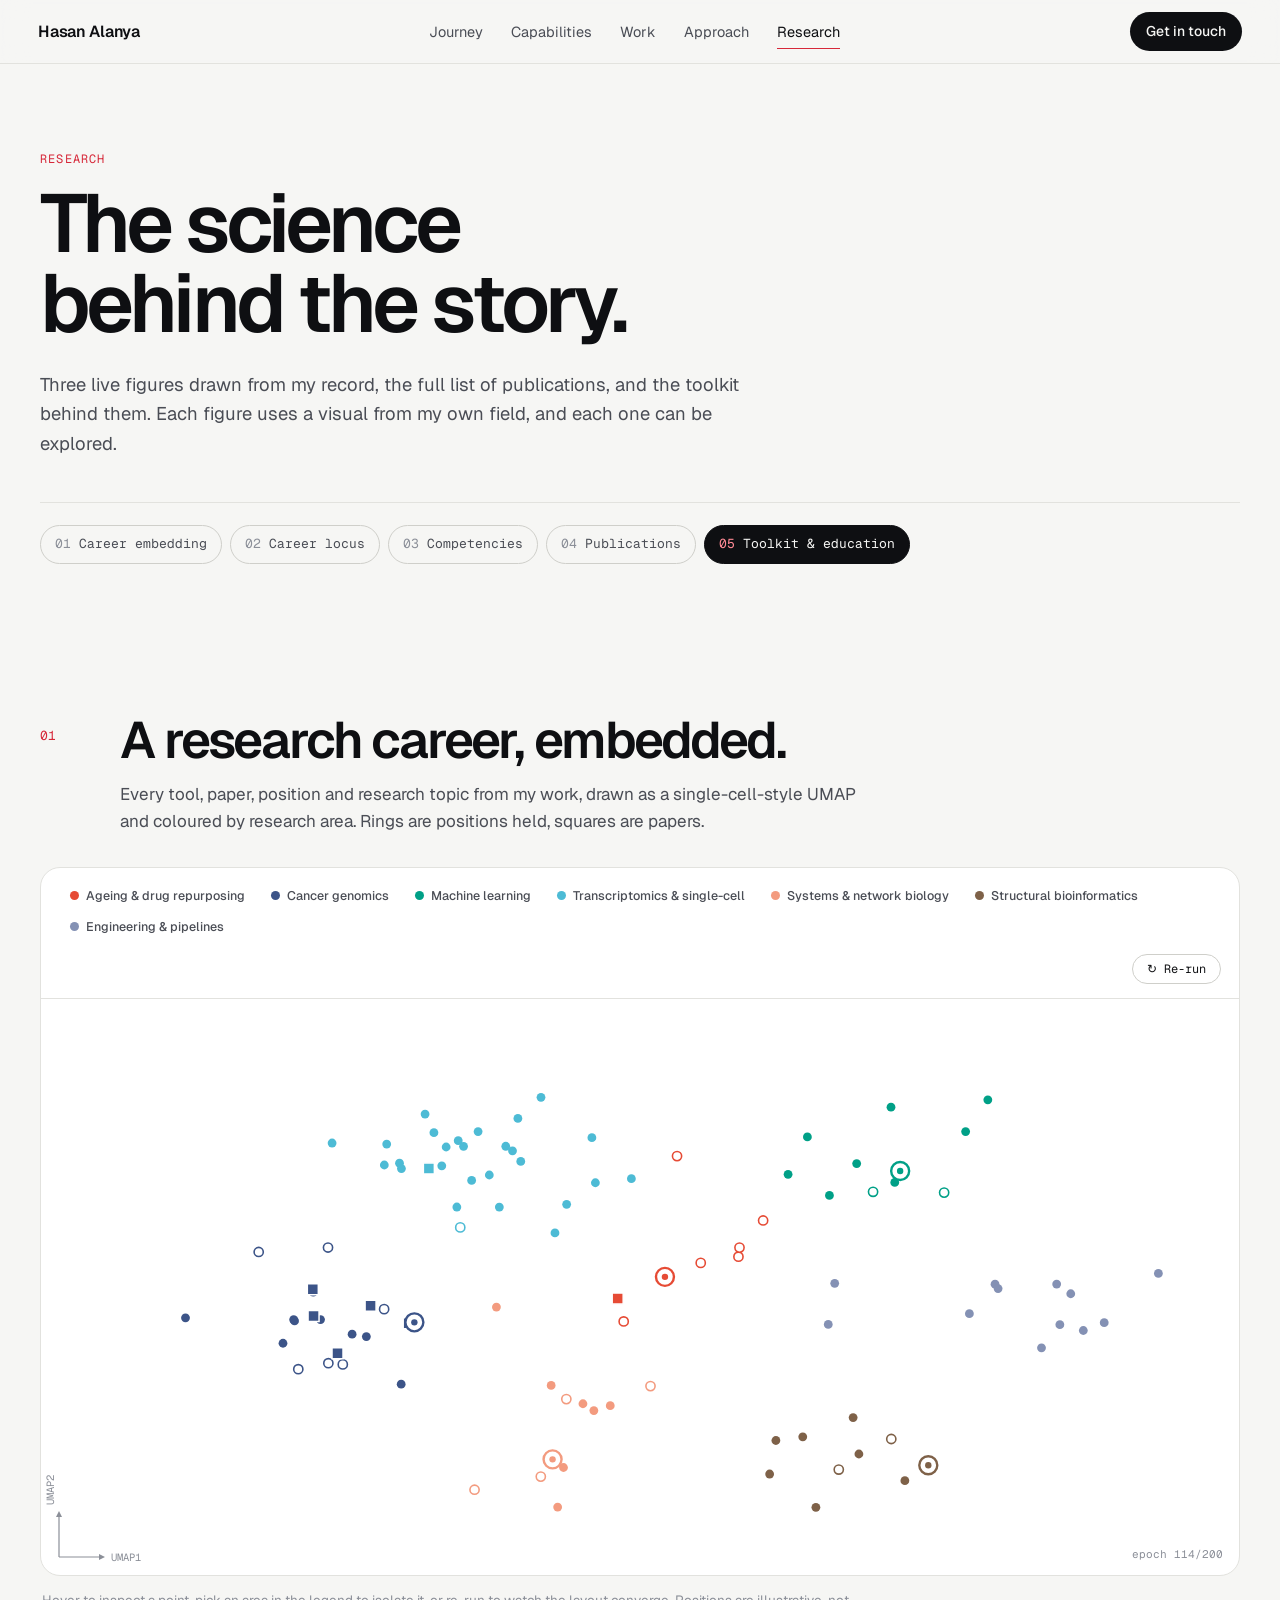
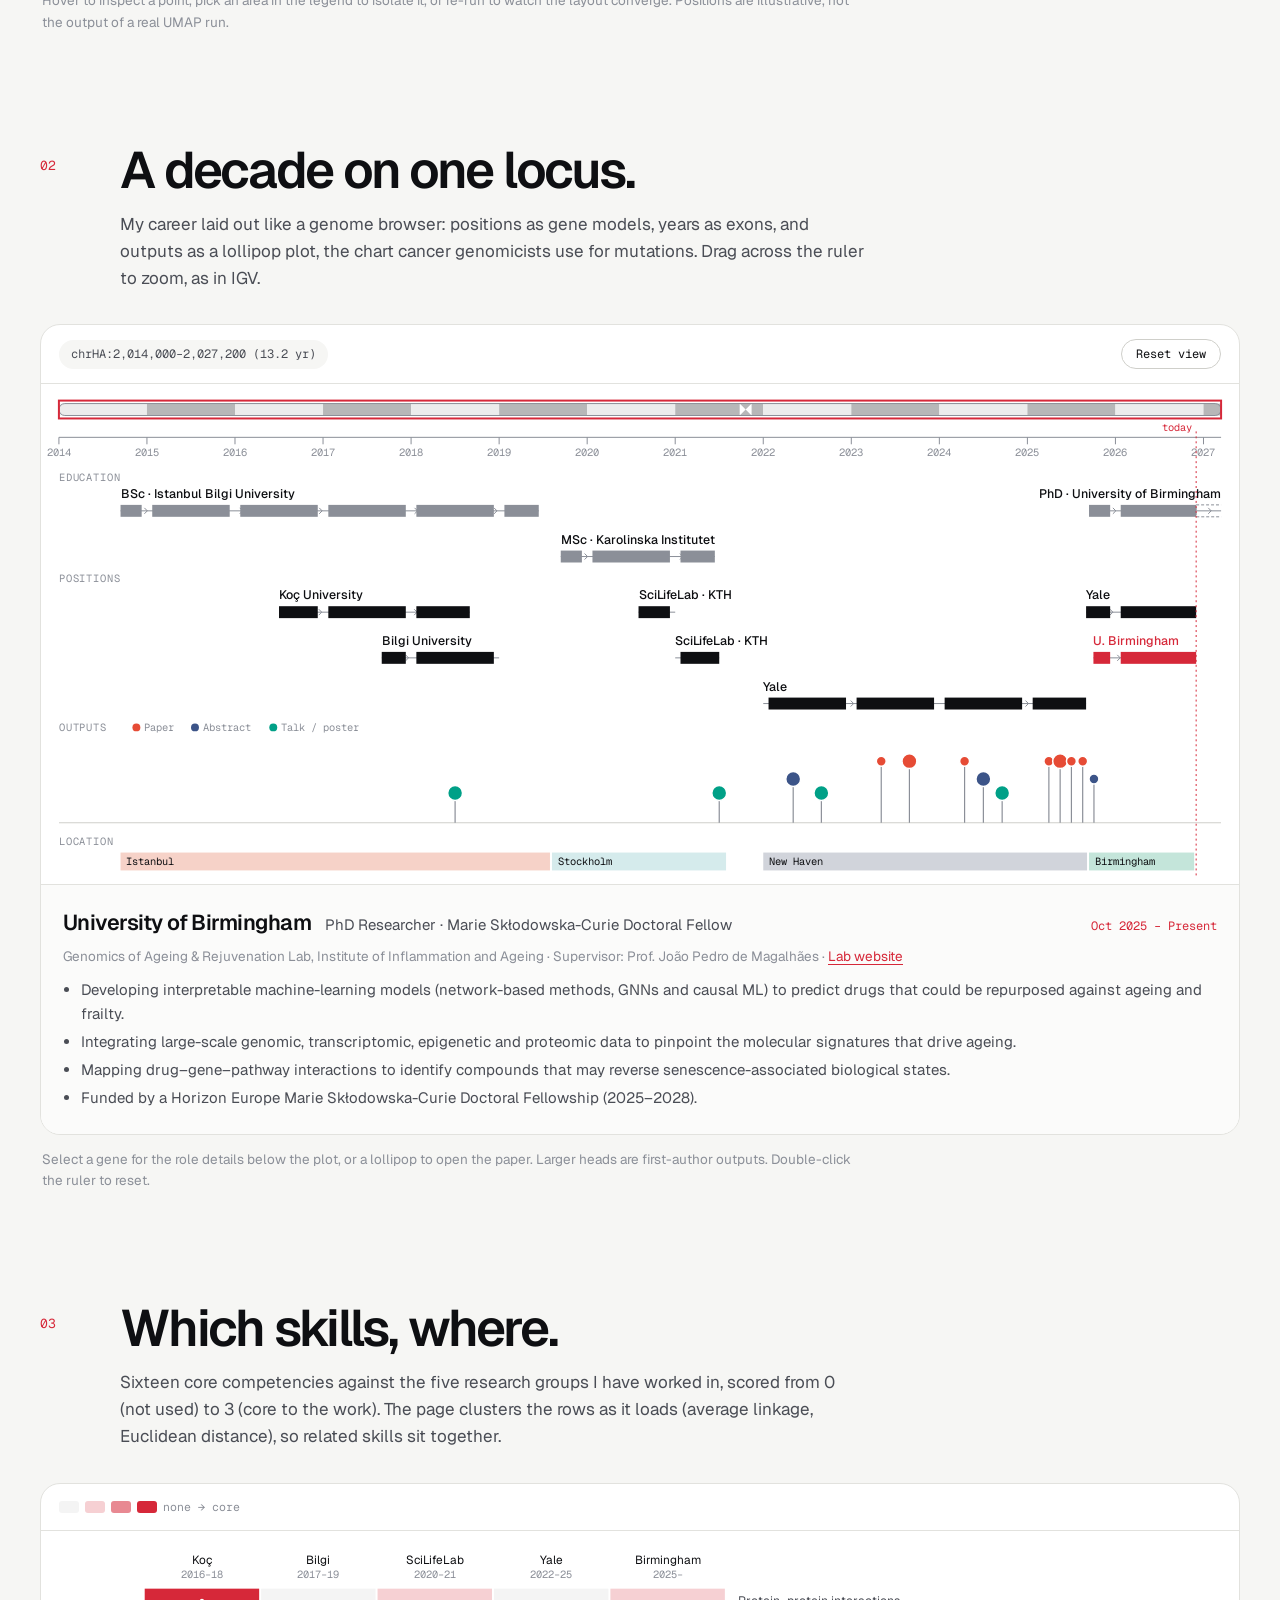
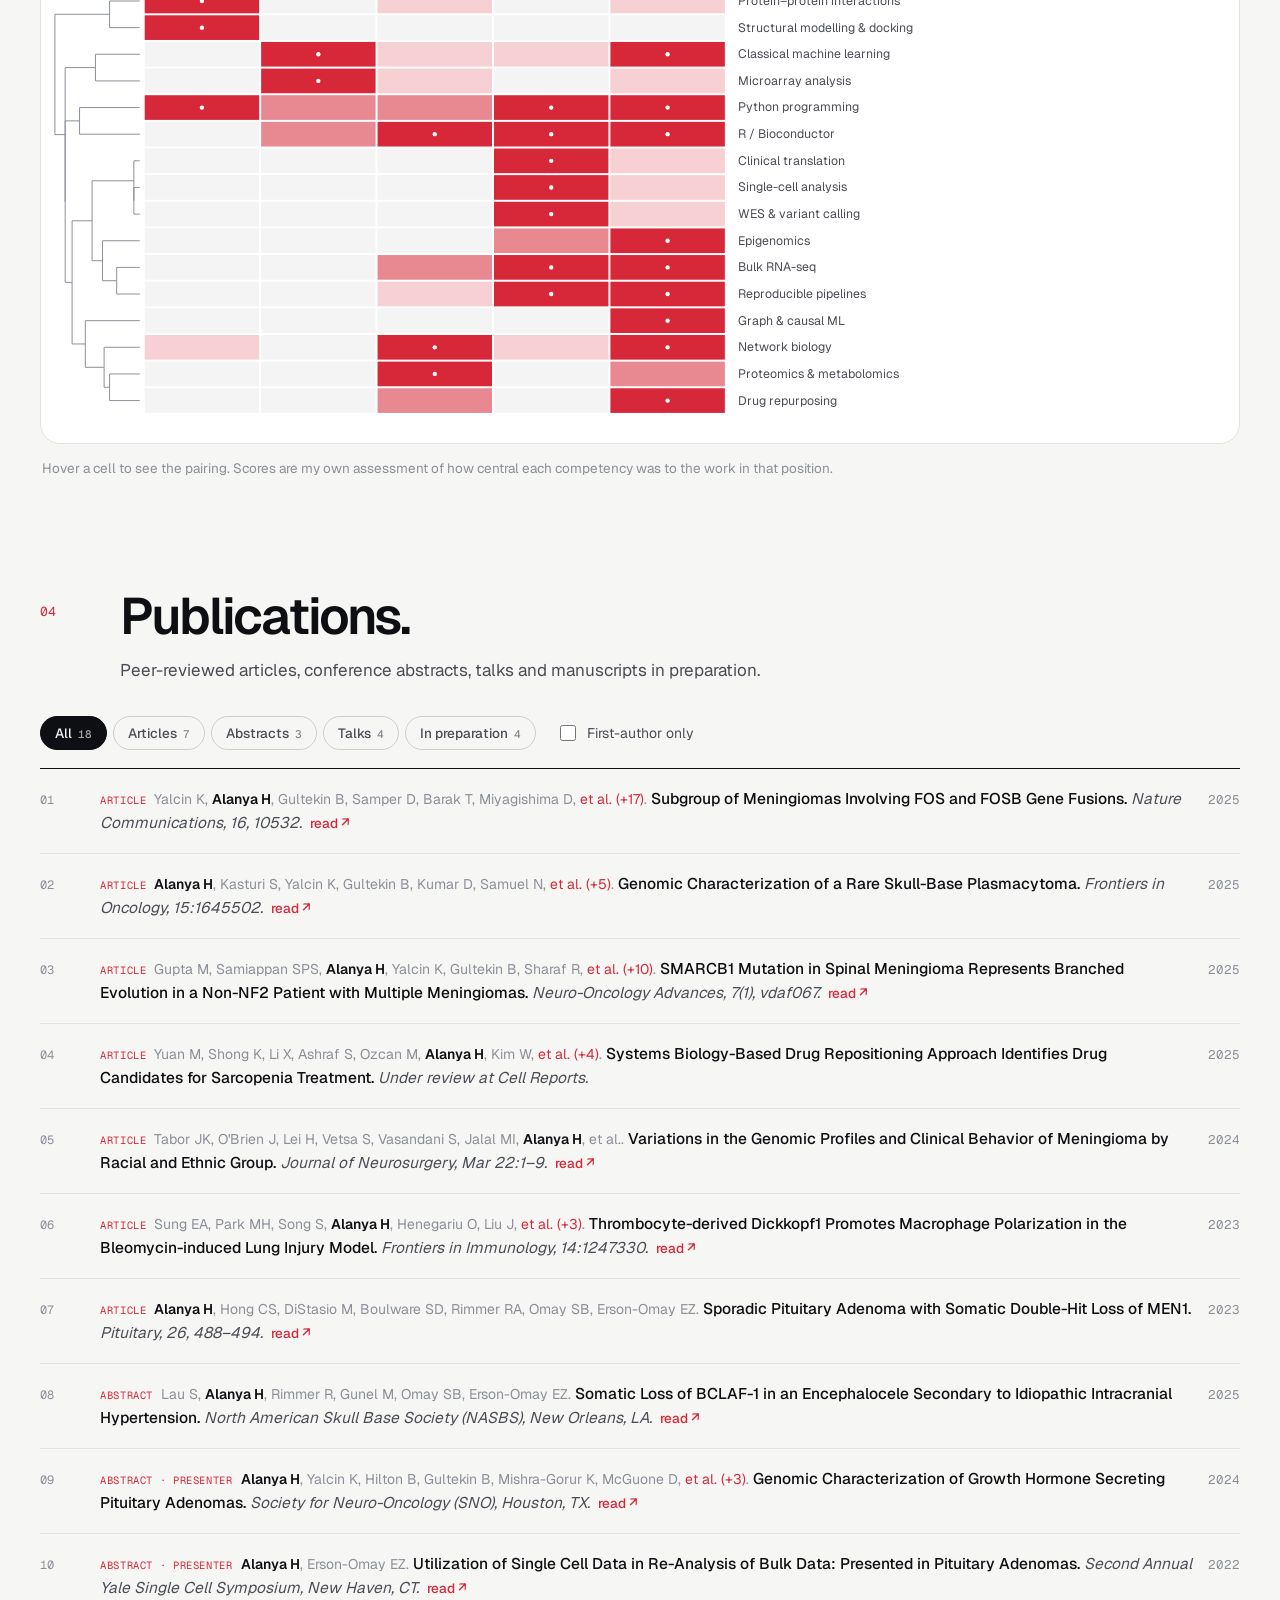
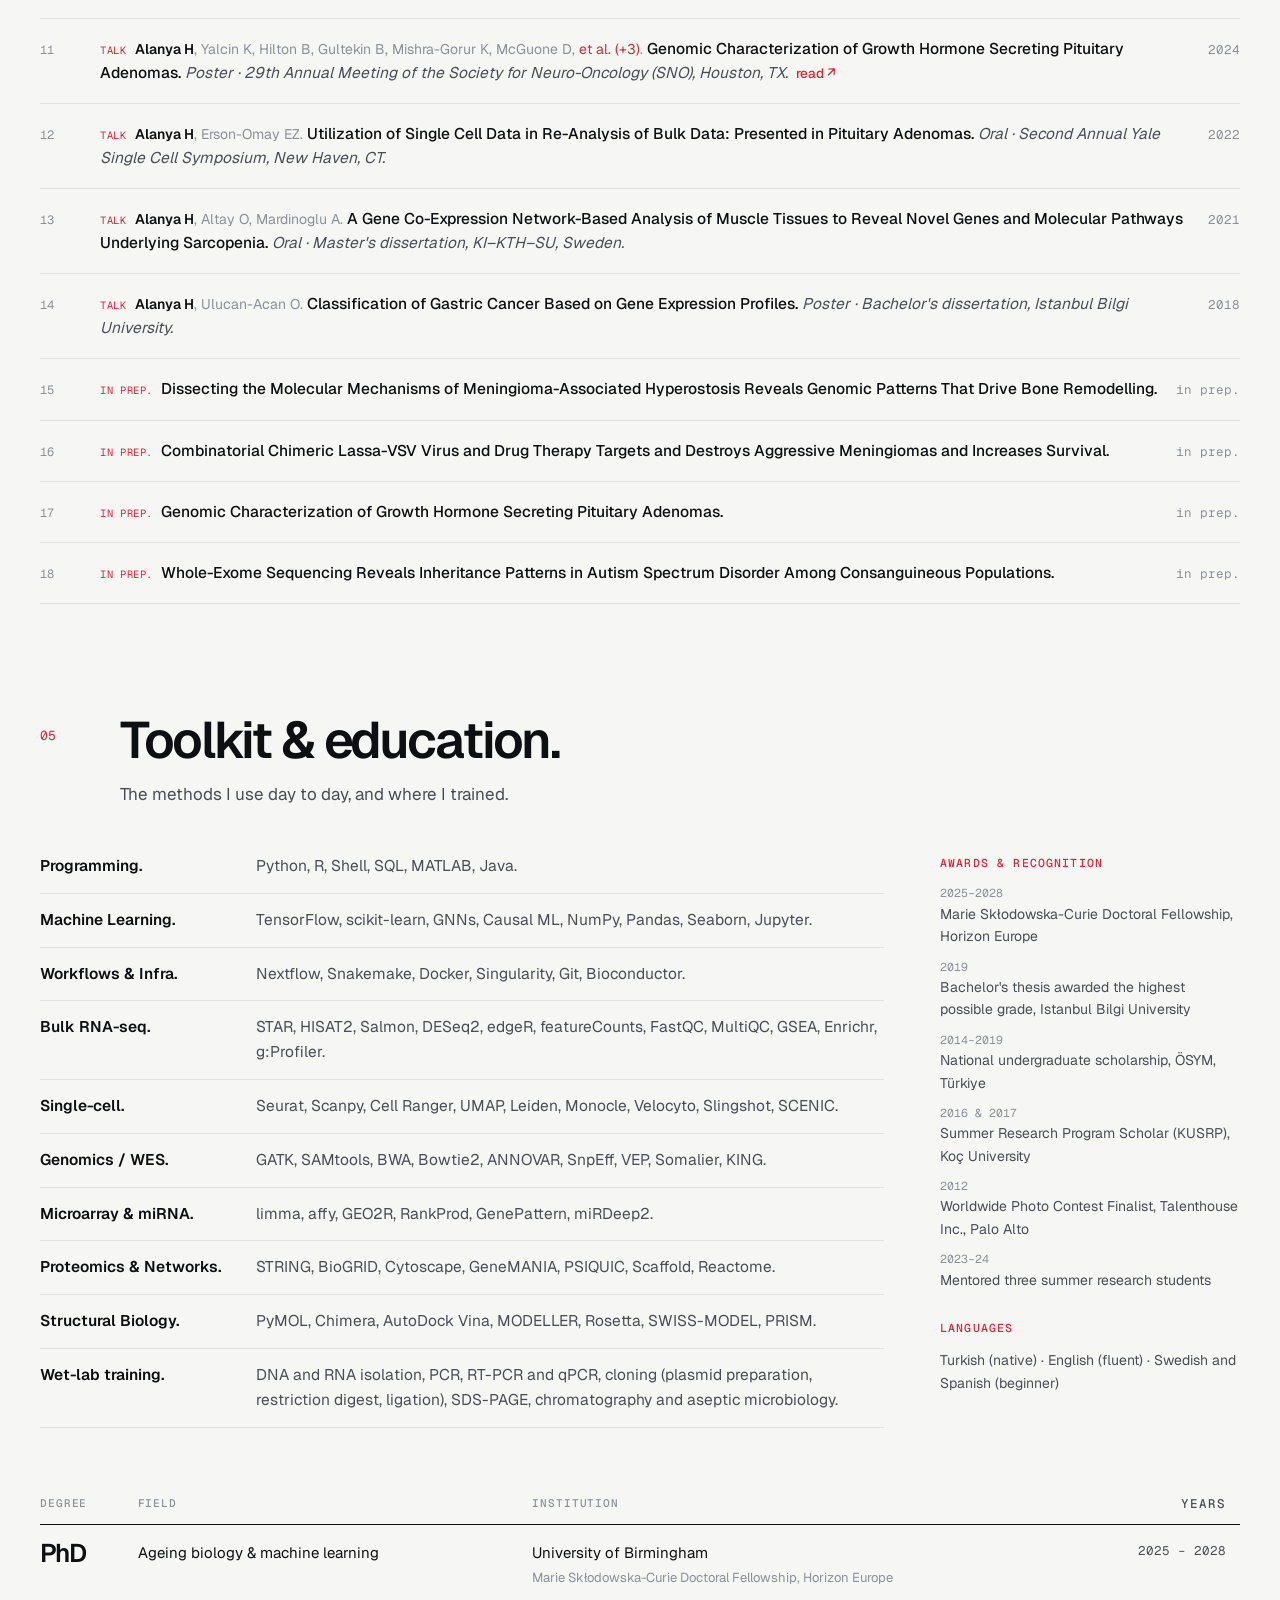
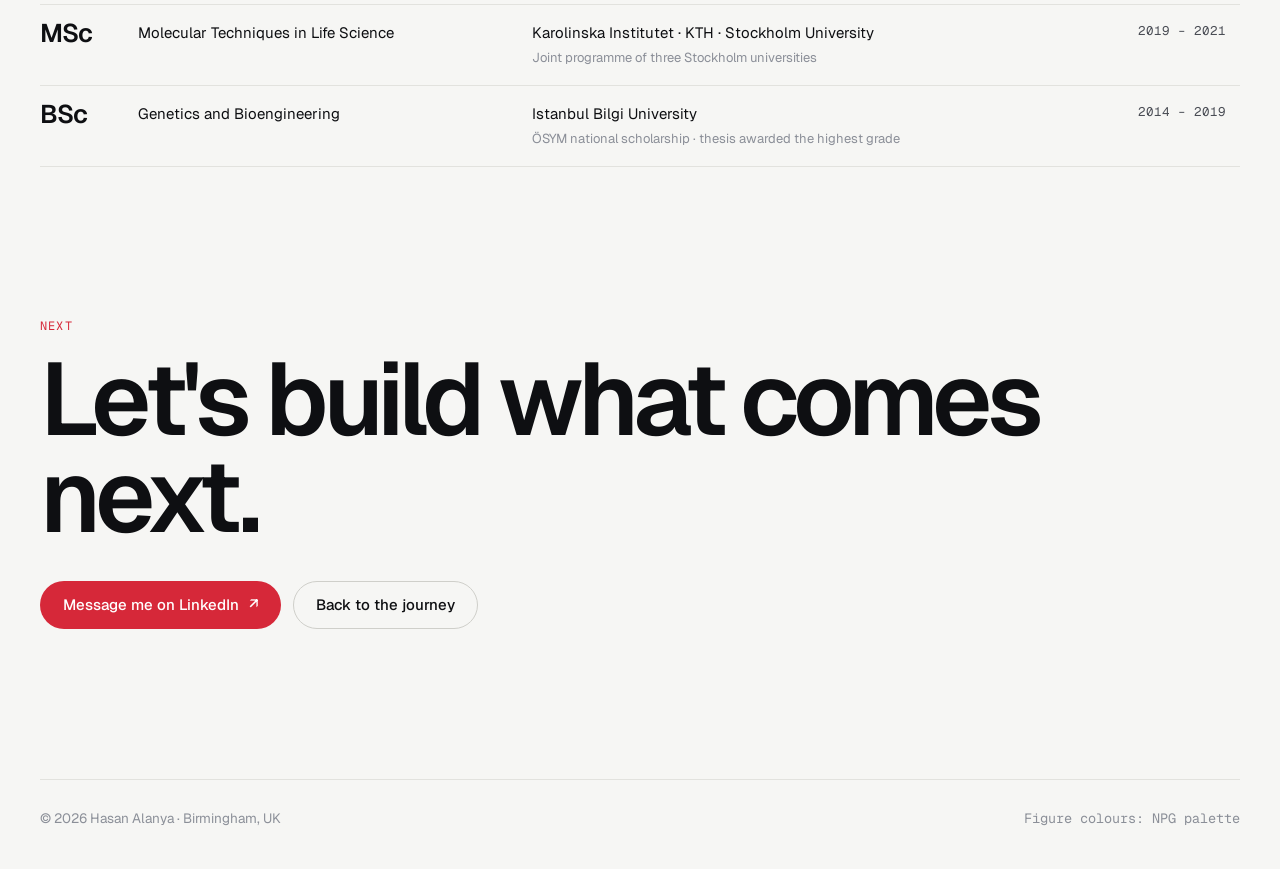
==== research.html @ c6795c2b "Launch new site: globe story homepage and research page The homepage tells the story across Istanbul" ====
<!doctype html>
<html lang="en">
<head>
  <meta charset="utf-8" />
  <meta name="viewport" content="width=device-width, initial-scale=1" />
  <title>Research · Hasan Alanya</title>
  <meta name="description" content="The science behind the story: live figures, publications and toolkit of Hasan Alanya, computational biologist." />
  <meta name="theme-color" content="#f6f6f4" />
  <link rel="icon" href="assets/favicon.svg" type="image/svg+xml" />
  <link rel="preconnect" href="https://fonts.googleapis.com" />
  <link rel="preconnect" href="https://fonts.gstatic.com" crossorigin />
  <link href="https://fonts.googleapis.com/css2?family=Geist:wght@300..700&family=Geist+Mono:wght@400;500&display=swap" rel="stylesheet" />
  <link rel="stylesheet" href="css/style.css" />
</head>
<body class="page-research">
  <header class="nav" id="nav">
    <a class="nav__name" href="index.html">Hasan Alanya</a>
    <nav class="nav__links">
      <a href="index.html#journey">Journey</a>
      <a href="index.html#capabilities">Capabilities</a>
      <a href="index.html#work">Work</a>
      <a href="index.html#approach">Approach</a>
      <a href="research.html" class="is-active" aria-current="page">Research</a>
    </nav>
    <a class="nav__cta" href="index.html#contact">Get in touch</a>
  </header>

  <main>
    <!-- ============ HEADER ============ -->
    <section class="rhero wrap">
      <p class="kicker mono">Research</p>
      <h1 class="rhero__title">The science behind the story.</h1>
      <p class="rhero__lead">Three live figures drawn from my record, the full list of publications, and the toolkit behind
        them. Each figure uses a visual from my own field, and each one can be explored.</p>
      <nav class="rindex mono" id="rIndex">
        <a href="#embedding"><span>01</span>Career embedding</a>
        <a href="#career-locus"><span>02</span>Career locus</a>
        <a href="#competencies"><span>03</span>Competencies</a>
        <a href="#publications"><span>04</span>Publications</a>
        <a href="#toolkit"><span>05</span>Toolkit &amp; education</a>
      </nav>
    </section>

    <!-- ============ FIGURE 1 ============ -->
    <section class="rsec wrap" id="embedding">
      <div class="rsec__head rv">
        <span class="rsec__no mono">01</span>
        <div>
          <h2 class="h2">A research career, embedded.</h2>
          <p>Every tool, paper, position and research topic from my work, drawn as a single-cell-style UMAP and coloured by
            research area. Rings are positions held, squares are papers.</p>
        </div>
      </div>
      <figure class="fig rv">
        <div class="fig__frame">
          <div class="fig__bar">
            <div class="legend" id="umapLegend"></div>
            <button class="tool-btn mono" id="rerun" title="Re-run the embedding">↻ Re-run</button>
          </div>
          <div class="umap" id="umapWrap">
            <canvas id="umap" aria-label="Embedding of tools, papers and roles coloured by research area"></canvas>
            <div class="umap__epoch mono" id="epoch"></div>
            <div class="tip mono" id="umapTip"></div>
          </div>
        </div>
        <figcaption>Hover to inspect a point, pick an area in the legend to isolate it, or re-run to watch the layout converge.
          Positions are illustrative, not the output of a real UMAP run.</figcaption>
      </figure>
    </section>

    <!-- ============ FIGURE 2 ============ -->
    <section class="rsec wrap" id="career-locus">
      <div class="rsec__head rv">
        <span class="rsec__no mono">02</span>
        <div>
          <h2 class="h2">A decade on one locus.</h2>
          <p>My career laid out like a genome browser: positions as gene models, years as exons, and outputs as a lollipop plot,
            the chart cancer genomicists use for mutations. Drag across the ruler to zoom, as in IGV.</p>
        </div>
      </div>
      <figure class="fig rv">
        <div class="fig__frame">
          <div class="fig__bar">
            <span class="locus mono" id="locus">chrHA:2014–2027</span>
            <button class="tool-btn mono" id="resetZoom">Reset view</button>
          </div>
          <div class="browser" id="browserWrap"><svg id="browser"></svg><div class="tip mono" id="browserTip"></div></div>
          <div class="detail" id="detail"></div>
        </div>
        <figcaption>Select a gene for the role details below the plot, or a lollipop to open the paper. Larger heads are first-author
          outputs. Double-click the ruler to reset.</figcaption>
      </figure>
    </section>

    <!-- ============ FIGURE 3 ============ -->
    <section class="rsec wrap" id="competencies">
      <div class="rsec__head rv">
        <span class="rsec__no mono">03</span>
        <div>
          <h2 class="h2">Which skills, where.</h2>
          <p>Sixteen core competencies against the five research groups I have worked in, scored from 0 (not used) to 3 (core to
            the work). The page clusters the rows as it loads (average linkage, Euclidean distance), so related skills sit together.</p>
        </div>
      </div>
      <figure class="fig rv">
        <div class="fig__frame">
          <div class="fig__bar"><div class="scale mono" id="heatScale"></div></div>
          <div class="heat" id="heatWrap"><svg id="heat"></svg><div class="tip mono" id="heatTip"></div></div>
        </div>
        <figcaption>Hover a cell to see the pairing. Scores are my own assessment of how central each competency was to the work in that position.</figcaption>
      </figure>
    </section>

    <!-- ============ PUBLICATIONS ============ -->
    <section class="rsec wrap" id="publications">
      <div class="rsec__head rv">
        <span class="rsec__no mono">04</span>
        <div>
          <h2 class="h2">Publications.</h2>
          <p>Peer-reviewed articles, conference abstracts, talks and manuscripts in preparation.</p>
        </div>
      </div>
      <div class="reftools">
        <div class="tabs" id="refTabs" role="tablist"></div>
        <label class="check"><input type="checkbox" id="firstOnly" /> <span>First-author only</span></label>
      </div>
      <ol class="refs" id="refs"></ol>
    </section>

    <!-- ============ TOOLKIT & EDUCATION ============ -->
    <section class="rsec wrap" id="toolkit">
      <div class="rsec__head rv">
        <span class="rsec__no mono">05</span>
        <div>
          <h2 class="h2">Toolkit &amp; education.</h2>
          <p>The methods I use day to day, and where I trained.</p>
        </div>
      </div>
      <div class="toolkit">
        <div class="methods" id="methodsBody"></div>
        <aside class="toolkit__side">
          <h3 class="side-h mono">Awards &amp; recognition</h3>
          <ul class="supp" id="supp"></ul>
          <h3 class="side-h mono">Languages</h3>
          <p class="side-p">Turkish (native) · English (fluent) · Swedish and Spanish (beginner)</p>
        </aside>
      </div>
      <table class="tbl">
        <thead><tr><th>Degree</th><th>Field</th><th>Institution</th><th class="r">Years</th></tr></thead>
        <tbody id="eduRows"></tbody>
      </table>
    </section>

    <!-- ============ CTA ============ -->
    <section class="section contact">
      <div class="wrap">
        <p class="kicker mono">Next</p>
        <h2 class="contact__title">Let's build what comes next.</h2>
        <div class="contact__cta">
          <a class="btn btn--accent" href="https://www.linkedin.com/in/hasanalanya/" target="_blank" rel="noopener">Message me on LinkedIn <span aria-hidden="true">↗</span></a>
          <a class="btn btn--line" href="index.html">Back to the journey</a>
        </div>
      </div>
    </section>
  </main>

  <footer class="foot wrap">
    <span>© <span id="yr"></span> Hasan Alanya · Birmingham, UK</span>
    <span class="mono foot__v">Figure colours: NPG palette</span>
  </footer>

  <script src="js/data.js"></script>
  <script src="js/research.js"></script>
</body>
</html>
---- css/style.css ----
/* =========================================================
   Version 3 · "The Journey" — sleek, light, pitch-ready
   ========================================================= */

:root {
  --bg: #f6f6f4;
  --surface: #ffffff;
  --ink: #0e0f12;
  --ink-2: #4a4d55;
  --ink-3: #8b8f98;
  --line: #e2e2de;
  --line-2: #cfcfca;
  --accent: #d62839;
  --dark: #0e0f12;
  --dark-2: #17191e;
  --font: "Geist", "Inter", system-ui, -apple-system, sans-serif;
  --mono: "Geist Mono", ui-monospace, "SF Mono", monospace;
  --ease: cubic-bezier(.2, .7, .2, 1);
}

*, *::before, *::after { box-sizing: border-box; }
html { scroll-behavior: smooth; }
body {
  margin: 0; background: var(--bg); color: var(--ink); font-family: var(--font);
  font-size: 17px; line-height: 1.6; -webkit-font-smoothing: antialiased; text-rendering: optimizeLegibility;
}
a { color: inherit; text-decoration: none; }
.mono { font-family: var(--mono); }
.accent { color: var(--accent); }
::selection { background: var(--ink); color: var(--bg); }
.wrap { width: min(1200px, 100% - 48px); margin: 0 auto; }

/* ---------- nav ---------- */
.nav {
  position: fixed; inset: 0 0 auto 0; z-index: 50; height: 64px; display: flex; align-items: center; justify-content: space-between; gap: 24px;
  padding: 0 clamp(16px, 3vw, 40px); transition: background 0.3s, border-color 0.3s; border-bottom: 1px solid transparent;
}
.nav.is-solid { background: rgba(246, 246, 244, 0.82); backdrop-filter: saturate(160%) blur(14px); -webkit-backdrop-filter: saturate(160%) blur(14px); border-color: var(--line); }
.nav__name { font-weight: 600; letter-spacing: -0.02em; font-size: 16px; }
.nav__links { display: flex; gap: 28px; font-size: 14.5px; color: var(--ink-2); }
.nav__links a { position: relative; transition: color 0.2s; }
.nav__links a:hover, .nav__links a.is-active { color: var(--ink); }
.nav__links a.is-active::after { content: ""; position: absolute; left: 0; right: 0; bottom: -6px; height: 1.5px; background: var(--accent); }
.nav__cta { font-size: 14px; font-weight: 500; padding: 8px 16px; border-radius: 999px; background: var(--ink); color: var(--bg); transition: transform 0.2s; }
.nav__cta:hover { transform: translateY(-1px); }

/* ---------- buttons ---------- */
.btn {
  display: inline-flex; align-items: center; gap: 10px; height: 48px; padding: 0 22px; border-radius: 999px;
  font: 500 15px var(--font); border: 1px solid transparent; cursor: pointer; transition: transform 0.25s var(--ease), background 0.2s, border-color 0.2s, color 0.2s;
}
.btn:hover { transform: translateY(-2px); }
.btn--dark { background: var(--ink); color: var(--bg); }
.btn--accent { background: var(--accent); color: #fff; }
.btn--line { border-color: var(--line-2); background: transparent; color: var(--ink); }
.btn--line:hover { border-color: var(--ink); }
.btn--sm { height: 40px; padding: 0 18px; font-size: 14px; }

/* ---------- story: text + sticky globe ---------- */
.story { display: grid; grid-template-columns: minmax(0, 1fr) minmax(0, 1.05fr); grid-template-areas: "text globe"; }
.story__text { grid-area: text; padding-left: clamp(24px, 6vw, 96px); padding-right: clamp(16px, 2vw, 32px); }
.story__globe { grid-area: globe; position: sticky; top: 0; height: 100vh; height: 100svh; }
.globe-wrap { position: absolute; inset: 64px 0 0 0; }
#globe { width: 100%; height: 100%; display: block; cursor: grab; touch-action: pan-y; }
#globe:active { cursor: grabbing; }
.hud { position: absolute; font-size: 11.5px; color: var(--ink-3); letter-spacing: 0.02em; pointer-events: none; }
.hud--tl { top: 20px; left: 24px; color: var(--ink); }
.hud--tl::before { content: ""; display: inline-block; width: 6px; height: 6px; border-radius: 50%; background: var(--accent); margin-right: 8px; vertical-align: 1px; }
.hud--tr { top: 20px; right: 28px; }
.hud--bl { bottom: 24px; left: 24px; display: flex; gap: 18px; flex-wrap: wrap; }
.legend span { display: inline-flex; align-items: center; gap: 7px; }
.lg-dot { width: 8px; height: 8px; border-radius: 50%; background: var(--accent); box-shadow: 0 0 0 2px #fff, 0 0 0 3px var(--accent); }
.lg-dia { width: 7px; height: 7px; border: 1.2px solid var(--ink); transform: rotate(45deg); }
.legend .hint { color: var(--ink-3); }

.hero { min-height: 100vh; min-height: 100svh; display: flex; flex-direction: column; justify-content: center; padding: 110px 0 70px; }
.eyebrow { display: inline-flex; align-items: center; gap: 10px; margin: 0 0 28px; font-size: 14px; color: var(--ink-2); }
.live { width: 8px; height: 8px; border-radius: 50%; background: var(--accent); position: relative; }
.live::after { content: ""; position: absolute; inset: -5px; border-radius: 50%; border: 1.5px solid var(--accent); animation: ping 2.2s var(--ease) infinite; }
@keyframes ping { from { transform: scale(0.5); opacity: 1; } to { transform: scale(1.7); opacity: 0; } }
.hero__title { margin: 0; font-size: clamp(3rem, 6.2vw, 5.5rem); font-weight: 600; letter-spacing: -0.045em; line-height: 0.98; max-width: 11ch; }
.hero__lead { margin: 30px 0 0; max-width: 34em; font-size: clamp(1.05rem, 1.5vw, 1.22rem); color: var(--ink-2); line-height: 1.55; }
.hero__lead em { color: var(--ink); font-style: normal; font-weight: 500; }
.hero__cta { display: flex; flex-wrap: wrap; gap: 12px; margin-top: 36px; }
.hero__facts { display: grid; grid-template-columns: repeat(3, auto); justify-content: start; gap: 0 36px; margin: 56px 0 0; padding-top: 22px; border-top: 1px solid var(--line); }
.hero__facts dt { font-family: var(--mono); font-size: 11px; letter-spacing: 0.08em; text-transform: uppercase; color: var(--ink-3); }
.hero__facts dd { margin: 4px 0 0; font-size: 15px; font-weight: 500; }

.chapter { min-height: 92vh; display: flex; flex-direction: column; justify-content: center; padding: 60px 0; max-width: 560px; opacity: 0.28; transition: opacity 0.7s var(--ease); }
.chapter.is-active { opacity: 1; }
.chapter__meta { margin: 0 0 18px; font-size: 13px; color: var(--ink-2); line-height: 1.5; }
.chapter__no { color: var(--accent); font-weight: 500; margin-right: 12px; }
.chapter__meta .dot { color: var(--ink-3); margin: 0 6px; }
.chapter__title { margin: 0 0 22px; font-size: clamp(2rem, 3.4vw, 3rem); font-weight: 600; letter-spacing: -0.035em; line-height: 1.05; }
.chapter p { margin: 0 0 16px; color: var(--ink-2); font-size: 17px; }
.chapter p em { color: var(--ink); }
.milestones { list-style: none; margin: 18px 0 0; padding: 18px 0 0; border-top: 1px solid var(--line); display: grid; gap: 10px; }
.milestones li { position: relative; padding-left: 26px; font-size: 15px; font-weight: 500; }
.milestones li::before { content: ""; position: absolute; left: 0; top: 0.62em; width: 14px; height: 1.5px; background: var(--accent); }

/* ---------- sections ---------- */
.section { padding: clamp(90px, 12vw, 150px) 0; }
.section--tight { padding-top: 0; }
.head { max-width: 760px; margin-bottom: 56px; }
.head--row { max-width: none; display: flex; justify-content: space-between; align-items: flex-end; gap: 24px; flex-wrap: wrap; }
.kicker { margin: 0 0 14px; font-size: 12px; letter-spacing: 0.1em; text-transform: uppercase; color: var(--accent); }
.h2 { margin: 0; font-size: clamp(2rem, 4vw, 3.3rem); font-weight: 600; letter-spacing: -0.04em; line-height: 1.04; }

.caps { display: grid; grid-template-columns: repeat(2, 1fr); border-top: 1px solid var(--line); }
.cap { padding: 34px 40px 38px 0; border-bottom: 1px solid var(--line); }
.cap:nth-child(2n) { padding-left: 40px; padding-right: 0; border-left: 1px solid var(--line); }
.cap__no { font-size: 12px; color: var(--ink-3); }
.cap h3 { margin: 14px 0 10px; font-size: 1.5rem; font-weight: 600; letter-spacing: -0.025em; }
.cap p { margin: 0; color: var(--ink-2); max-width: 30em; }
.cap .cap__proof { margin-top: 18px; font-size: 12.5px; color: var(--ink-3); }

.numbers { display: grid; grid-template-columns: repeat(5, 1fr); border-top: 1px solid var(--line); border-bottom: 1px solid var(--line); }
.num { padding: 34px 0 30px; display: flex; flex-direction: column; gap: 6px; }
.num + .num { padding-left: 28px; border-left: 1px solid var(--line); }
.num__v { font-size: clamp(2.6rem, 5vw, 4.4rem); font-weight: 600; letter-spacing: -0.05em; line-height: 1; }
.num__l { font-size: 14px; color: var(--ink-2); }
.logos { margin-top: 64px; }
.logos ul { list-style: none; margin: 0; padding: 0; display: flex; flex-wrap: wrap; gap: 14px 40px; }
.logos li { font-size: clamp(1.05rem, 1.7vw, 1.35rem); font-weight: 500; letter-spacing: -0.02em; color: var(--ink-3); transition: color 0.2s; }
.logos li:hover { color: var(--ink); }

.works { border-top: 1px solid var(--ink); }
.work {
  display: grid; grid-template-columns: 200px minmax(0, 1fr) 130px 40px; gap: 28px; align-items: start;
  padding: 30px 0; border-bottom: 1px solid var(--line); transition: background 0.3s;
}
.work__venue { font-size: 15px; font-weight: 500; }
.work__year { display: block; font-family: var(--mono); font-size: 12px; color: var(--ink-3); margin-top: 4px; }
.work__title { margin: 0 0 8px; font-size: 1.35rem; font-weight: 600; letter-spacing: -0.02em; line-height: 1.25; transition: color 0.2s; }
.work__sum { margin: 0; color: var(--ink-2); font-size: 15.5px; }
.work__role { font-family: var(--mono); font-size: 12px; color: var(--ink-3); padding-top: 4px; }
.work__role.is-first { color: var(--accent); }
.work__go { width: 40px; height: 40px; border-radius: 50%; border: 1px solid var(--line-2); display: grid; place-items: center; transition: background 0.25s, color 0.25s, transform 0.3s var(--ease), border-color 0.25s; }
.work:hover .work__title { color: var(--accent); }
.work:hover .work__go { background: var(--ink); color: var(--bg); border-color: var(--ink); transform: rotate(-45deg); }
.allpubs { margin-top: 30px; }
.allpubs ol { margin: 0; padding: 0; list-style: none; columns: 2; column-gap: 48px; }
.allpubs li { break-inside: avoid; padding: 12px 0; border-bottom: 1px solid var(--line); font-size: 14.5px; color: var(--ink-2); }
.allpubs li b { color: var(--ink); font-weight: 600; }
.allpubs .t { color: var(--ink); font-weight: 500; }
.allpubs .m { display: block; font-family: var(--mono); font-size: 11.5px; color: var(--ink-3); margin-top: 3px; }
.allpubs a { color: var(--accent); }

/* ---------- dark approach ---------- */
.dark { background: var(--dark); color: #f2f2f0; }
.dark .kicker { color: #ff5b6b; }
.statement { margin: 0; max-width: 20em; font-size: clamp(1.9rem, 4.2vw, 3.6rem); font-weight: 500; letter-spacing: -0.04em; line-height: 1.1; color: #8e9099; }
.statement__em { color: #f2f2f0; }
.steps { list-style: none; margin: 90px 0 0; padding: 0; display: grid; grid-template-columns: repeat(3, 1fr); gap: 0; counter-reset: s; }
.step { position: relative; padding: 34px 32px 0 0; border-top: 1px solid #2c2f36; }
.step::before { content: ""; position: absolute; top: -4px; left: 0; width: 7px; height: 7px; border-radius: 50%; background: #ff5b6b; }
.step__no { font-size: 12px; color: #8e9099; }
.step h3 { margin: 12px 0 10px; font-size: 1.6rem; font-weight: 600; letter-spacing: -0.03em; }
.step p { margin: 0; color: #a9abb3; font-size: 15.5px; max-width: 26em; }

/* ---------- contact ---------- */
.contact__title { margin: 0; font-size: clamp(3rem, 8vw, 7rem); font-weight: 600; letter-spacing: -0.055em; line-height: 0.95; }
.contact__lead { margin: 28px 0 0; max-width: 34em; font-size: 1.15rem; color: var(--ink-2); }
.contact__cta { display: flex; flex-wrap: wrap; gap: 12px; margin-top: 36px; }
.foot { display: flex; justify-content: space-between; flex-wrap: wrap; gap: 12px; padding: 28px 0 40px; border-top: 1px solid var(--line); font-size: 13.5px; color: var(--ink-3); }
.foot a { color: var(--ink-2); text-decoration: underline; text-underline-offset: 3px; }

/* reveal */
.rv { opacity: 0; transform: translateY(18px); transition: opacity 0.9s var(--ease), transform 0.9s var(--ease); }
.rv.in { opacity: 1; transform: none; }
@media (prefers-reduced-motion: reduce) { .rv { opacity: 1; transform: none; } .chapter { opacity: 1; } html { scroll-behavior: auto; } }
a:focus-visible, button:focus-visible { outline: 2px solid var(--accent); outline-offset: 3px; }

/* ---------- responsive ---------- */
@media (max-width: 1100px) {
  .work { grid-template-columns: 150px minmax(0, 1fr) 40px; }
  .work__role { grid-column: 2; grid-row: 2; padding-top: 0; }
  .work__go { grid-column: 3; grid-row: 1; }
  .numbers { grid-template-columns: repeat(3, 1fr); }
  .num:nth-child(4) { padding-left: 0; border-left: 0; }
  .num:nth-child(n+4) { border-top: 1px solid var(--line); }
}
@media (max-width: 900px) {
  .nav__links { display: none; }
  .story { grid-template-columns: 1fr; grid-template-areas: "globe" "text"; }
  .story__globe { position: sticky; top: 0; height: 52vh; z-index: 5; background: var(--bg); border-bottom: 1px solid var(--line); }
  .globe-wrap { inset: 56px 0 0 0; }
  .nav { height: 56px; background: rgba(246, 246, 244, 0.9); backdrop-filter: blur(12px); -webkit-backdrop-filter: blur(12px); }
  .story__text { padding: 0 20px; }
  .hero { min-height: auto; padding: 40px 0 60px; }
  .chapter { min-height: 70vh; padding: 48px 0; opacity: 0.4; }
  .hud--tl { top: 10px; left: 14px; } .hud--tr { top: 10px; right: 14px; } .hud--bl { bottom: 10px; left: 14px; gap: 12px; }
  .legend .hint { display: none; }
  .caps { grid-template-columns: 1fr; }
  .cap, .cap:nth-child(2n) { padding: 28px 0; border-left: 0; }
  .steps { grid-template-columns: 1fr; gap: 36px; margin-top: 60px; }
  .allpubs ol { columns: 1; }
}
@media (max-width: 600px) {
  .wrap { width: calc(100% - 32px); }
  .hero__facts { grid-template-columns: 1fr; gap: 14px; }
  .hud--tr { display: none; }
  .numbers { grid-template-columns: 1fr 1fr; }
  .num, .num + .num { padding: 24px 0 22px; border-left: 0; }
  .num:nth-child(2n) { padding-left: 20px; border-left: 1px solid var(--line); }
  .num:nth-child(n+3) { border-top: 1px solid var(--line); }
  .work { grid-template-columns: 1fr 40px; gap: 10px 16px; }
  .work__venue { grid-column: 1; }
  .work > div:nth-child(2) { grid-column: 1 / -1; }
  .work__role { grid-column: 1; grid-row: auto; }
  .work__go { grid-column: 2; grid-row: 1; }
  .logos ul { gap: 10px 22px; }
}

/* =========================================================
   Version 4 additions: science teaser + research page
   ========================================================= */
:root {
  /* literal colours read by the figure code (research.js) */
  --paper: #f6f6f4;
  --fig: #ffffff;
  --rule: #e2e2de;
  --rule-2: #cfcfca;
}

/* ---------- homepage teaser ---------- */
.teasers { display: grid; grid-template-columns: repeat(3, 1fr); gap: 20px; }
.teaser {
  display: flex; flex-direction: column; padding: 22px 22px 26px; border-radius: 18px; background: var(--surface);
  border: 1px solid var(--line); transition: transform 0.35s var(--ease), border-color 0.25s, box-shadow 0.35s var(--ease);
}
.teaser:hover { transform: translateY(-4px); border-color: var(--line-2); box-shadow: 0 24px 50px -30px rgba(14, 15, 18, 0.35); }
.teaser__art { width: 100%; height: auto; aspect-ratio: 240 / 140; margin-bottom: 18px; border-radius: 10px; background: var(--bg); padding: 8px; }
.teaser__no { font-size: 12px; color: var(--ink-3); }
.teaser h3 { margin: 8px 0 6px; font-size: 1.3rem; font-weight: 600; letter-spacing: -0.025em; }
.teaser p { margin: 0; font-size: 15px; color: var(--ink-2); }
.teaser:hover h3 { color: var(--accent); }

/* ---------- research page ---------- */
.page-research .nav { background: rgba(246, 246, 244, 0.82); backdrop-filter: saturate(160%) blur(14px); -webkit-backdrop-filter: saturate(160%) blur(14px); border-color: var(--line); }
.rhero { padding: 150px 0 40px; }
.rhero__title { margin: 0; font-size: clamp(2.8rem, 6.4vw, 5.4rem); font-weight: 600; letter-spacing: -0.05em; line-height: 0.98; max-width: 12ch; }
.rhero__lead { margin: 26px 0 0; max-width: 38em; font-size: 1.15rem; color: var(--ink-2); }
.rindex { display: flex; flex-wrap: wrap; gap: 8px; margin-top: 44px; padding-top: 22px; border-top: 1px solid var(--line); font-size: 13px; }
.rindex a { display: inline-flex; gap: 8px; padding: 8px 14px; border-radius: 999px; border: 1px solid var(--line-2); color: var(--ink-2); transition: all 0.2s; }
.rindex a span { color: var(--ink-3); }
.rindex a:hover { border-color: var(--ink); color: var(--ink); }
.rindex a.is-active { background: var(--ink); border-color: var(--ink); color: var(--bg); }
.rindex a.is-active span { color: #ff8a95; }
.rsec { padding-top: 110px; scroll-margin-top: 40px; }
.rsec__head { display: grid; grid-template-columns: 70px minmax(0, 1fr); gap: 0 10px; margin-bottom: 32px; max-width: 900px; }
.rsec__no { font-size: 13px; color: var(--accent); padding-top: 12px; }
.rsec__head p { margin: 14px 0 0; color: var(--ink-2); max-width: 44em; }

.fig { margin: 0; }
.fig__frame { background: var(--surface); border: 1px solid var(--line); border-radius: 20px; overflow: hidden; }
.fig__bar { display: flex; align-items: center; gap: 14px; flex-wrap: wrap; padding: 14px 18px; border-bottom: 1px solid var(--line); font-size: 13px; }
figcaption { margin: 14px 0 0 2px; font-size: 13.5px; color: var(--ink-3); max-width: 60em; }
.tool-btn { margin-left: auto; font-size: 12px; color: var(--ink); background: transparent; border: 1px solid var(--line-2); border-radius: 999px; padding: 6px 14px; cursor: pointer; transition: all 0.2s; }
.tool-btn:hover { background: var(--ink); color: var(--bg); border-color: var(--ink); }
.legend { display: flex; flex-wrap: wrap; gap: 4px; }
.legend button { display: inline-flex; align-items: center; gap: 7px; font: 500 12.5px var(--font); color: var(--ink-2); background: transparent; border: 1px solid transparent; border-radius: 999px; padding: 4px 10px; cursor: pointer; transition: all 0.2s; }
.legend button i { width: 9px; height: 9px; border-radius: 50%; background: var(--c); display: inline-block; }
.legend button:hover { border-color: var(--line-2); }
.legend button.is-on { border-color: var(--ink); color: var(--ink); }
.legend.has-on button:not(.is-on) { opacity: 0.4; }
.tip { position: absolute; z-index: 5; pointer-events: none; max-width: 300px; padding: 8px 11px; font-size: 11.5px; line-height: 1.45; background: var(--ink); color: var(--bg); border-radius: 8px; opacity: 0; transition: opacity 0.12s; }
.tip b { font-family: var(--font); font-weight: 600; font-size: 12.5px; }

.umap { position: relative; height: clamp(400px, 64vh, 620px); cursor: crosshair; }
#umap { width: 100%; height: 100%; display: block; }
.umap__epoch { position: absolute; right: 16px; bottom: 12px; font-size: 11px; color: var(--ink-3); }

.browser { position: relative; padding: 6px 4px 0; }
#browser { display: block; width: 100%; user-select: none; touch-action: pan-y; }
.locus { font-size: 12px; color: var(--ink-2); padding: 5px 12px; border-radius: 999px; background: var(--bg); }
#browser .axis text, #browser .lbl { font-family: var(--mono); font-size: 10.5px; fill: var(--ink-3); }
#browser .track-name { font-family: var(--mono); font-size: 10.5px; letter-spacing: 0.08em; fill: var(--ink-3); text-transform: uppercase; }
#browser .gene { cursor: pointer; }
#browser .gene text { font-family: var(--font); font-size: 12.5px; font-weight: 500; fill: var(--ink); }
#browser .gene:hover rect.exon, #browser .gene.is-sel rect.exon { fill: var(--accent); }
#browser .gene.is-sel text { fill: var(--accent); }
#browser .lolli { cursor: pointer; }
#browser .lolli:hover circle { stroke: var(--ink); stroke-width: 2; }
#browser .brush { fill: rgba(214, 40, 57, 0.08); stroke: var(--accent); stroke-dasharray: 3 3; }
#browser .ruler-hit { cursor: ew-resize; }
.detail { border-top: 1px solid var(--line); padding: 20px 22px; font-size: 15px; min-height: 64px; background: #fbfbfa; }
.detail__head { display: flex; flex-wrap: wrap; align-items: baseline; gap: 6px 14px; margin-bottom: 6px; }
.detail__org { font-size: 1.35rem; font-weight: 600; letter-spacing: -0.025em; }
.detail__role { color: var(--ink-2); }
.detail__dates { margin-left: auto; font-family: var(--mono); font-size: 12px; color: var(--accent); }
.detail__group { color: var(--ink-3); font-size: 13.5px; margin: 0 0 10px; }
.detail ul { margin: 0; padding-left: 18px; color: var(--ink-2); }
.detail li { margin-bottom: 4px; }
.ilink { color: var(--accent); text-decoration: underline; text-underline-offset: 3px; }

.heat { position: relative; padding: 14px 8px 18px; }
#heat { display: block; width: 100%; }
#heat text { font-family: var(--font); font-size: 12.5px; fill: var(--ink-2); }
#heat .col text, #heat .collbl { font-family: var(--mono); font-size: 10.5px; fill: var(--ink-3); }
#heat .cell { transition: opacity 0.15s; }
#heat.hovering .cell:not(.on) { opacity: 0.4; }
#heat .dendro { stroke: var(--ink-3); stroke-width: 1; fill: none; }
#heat text.on { fill: var(--accent); font-weight: 600; }
.scale { display: flex; align-items: center; gap: 6px; font-size: 11.5px; color: var(--ink-3); }
.scale i { width: 20px; height: 12px; display: inline-block; border-radius: 3px; }

.reftools { display: flex; flex-wrap: wrap; align-items: center; gap: 12px 20px; margin-bottom: 18px; font-size: 14px; }
.tabs { display: flex; flex-wrap: wrap; gap: 6px; }
.tabs button { font: 500 13.5px var(--font); color: var(--ink-2); background: transparent; border: 1px solid var(--line-2); border-radius: 999px; padding: 7px 14px; cursor: pointer; transition: all 0.2s; }
.tabs button:hover { border-color: var(--ink); }
.tabs button.is-on { background: var(--ink); color: var(--bg); border-color: var(--ink); }
.tabs .ct { font-family: var(--mono); font-size: 11px; opacity: 0.65; margin-left: 6px; }
.check { display: inline-flex; align-items: center; gap: 8px; cursor: pointer; color: var(--ink-2); }
.check input { accent-color: var(--accent); width: 16px; height: 16px; }
.refs { list-style: none; margin: 0; padding: 0; border-top: 1px solid var(--ink); counter-reset: ref; }
.refs li { counter-increment: ref; display: grid; grid-template-columns: 44px minmax(0, 1fr) auto; gap: 0 16px; align-items: baseline; padding: 18px 0; border-bottom: 1px solid var(--line); font-size: 15.5px; line-height: 1.55; animation: rin 0.4s ease both; }
@keyframes rin { from { opacity: 0; transform: translateY(6px); } }
.refs li::before { content: counter(ref, decimal-leading-zero); font-family: var(--mono); font-size: 12px; color: var(--ink-3); }
.refs .ty { display: inline-block; margin-right: 8px; font-family: var(--mono); font-size: 10.5px; letter-spacing: 0.06em; text-transform: uppercase; color: var(--accent); }
.refs .au { color: var(--ink-3); font-size: 14px; }
.refs .au b { color: var(--ink); font-weight: 600; }
.refs .ti { color: var(--ink); font-weight: 500; }
.refs .ve { font-style: italic; color: var(--ink-2); }
.refs .yr { font-family: var(--mono); font-size: 12.5px; color: var(--ink-3); white-space: nowrap; }
.refs a.go { margin-left: 8px; font-size: 13.5px; font-weight: 500; color: var(--accent); white-space: nowrap; }
.refs .more { font: inherit; color: var(--accent); background: none; border: 0; padding: 0; cursor: pointer; }

.toolkit { display: grid; grid-template-columns: minmax(0, 1fr) 300px; gap: 56px; }
.methods p { display: grid; grid-template-columns: 200px minmax(0, 1fr); gap: 16px; margin: 0; padding: 14px 0; border-bottom: 1px solid var(--line); font-size: 15.5px; color: var(--ink-2); }
.methods .runin { font-weight: 600; color: var(--ink); }
.side-h { margin: 14px 0 12px; font-size: 11.5px; font-weight: 500; letter-spacing: 0.1em; text-transform: uppercase; color: var(--accent); }
.side-h + .supp { margin-bottom: 28px; }
.supp { list-style: none; margin: 0; padding: 0; display: grid; gap: 10px; font-size: 14px; color: var(--ink-2); }
.supp .y { display: block; font-family: var(--mono); font-size: 11.5px; color: var(--ink-3); }
.side-p { margin: 0; font-size: 14px; color: var(--ink-2); }
.tbl { width: 100%; margin-top: 56px; border-collapse: collapse; font-size: 15px; }
.tbl th { text-align: left; font-family: var(--mono); font-size: 11px; font-weight: 500; letter-spacing: 0.08em; text-transform: uppercase; color: var(--ink-3); padding: 10px 14px 10px 0; border-bottom: 1px solid var(--ink); }
.tbl td { padding: 16px 14px 16px 0; border-bottom: 1px solid var(--line); vertical-align: top; }
.tbl td:first-child { font-size: 1.6rem; font-weight: 600; letter-spacing: -0.03em; line-height: 1; }
.tbl .r { text-align: right; font-family: var(--mono); font-size: 12.5px; color: var(--ink-2); white-space: nowrap; }
.tbl .note2 { display: block; color: var(--ink-3); font-size: 13px; margin-top: 3px; }

@media (max-width: 900px) {
  .teasers { grid-template-columns: 1fr; }
  .rhero { padding-top: 110px; }
  .rsec { padding-top: 80px; }
  .rsec__head { grid-template-columns: 1fr; }
  .rsec__no { padding-top: 0; margin-bottom: 6px; }
  .toolkit { grid-template-columns: 1fr; gap: 24px; }
  .methods p { grid-template-columns: 1fr; gap: 2px; }
}
@media (max-width: 600px) {
  .refs li { grid-template-columns: 30px minmax(0, 1fr); }
  .refs .yr { grid-column: 2; }
  .tbl th:nth-child(2), .tbl td:nth-child(2) { display: none; }
  .umap { height: 420px; }
  .fig__bar .legend { order: 3; width: 100%; }
  .fig__frame { border-radius: 14px; }
}
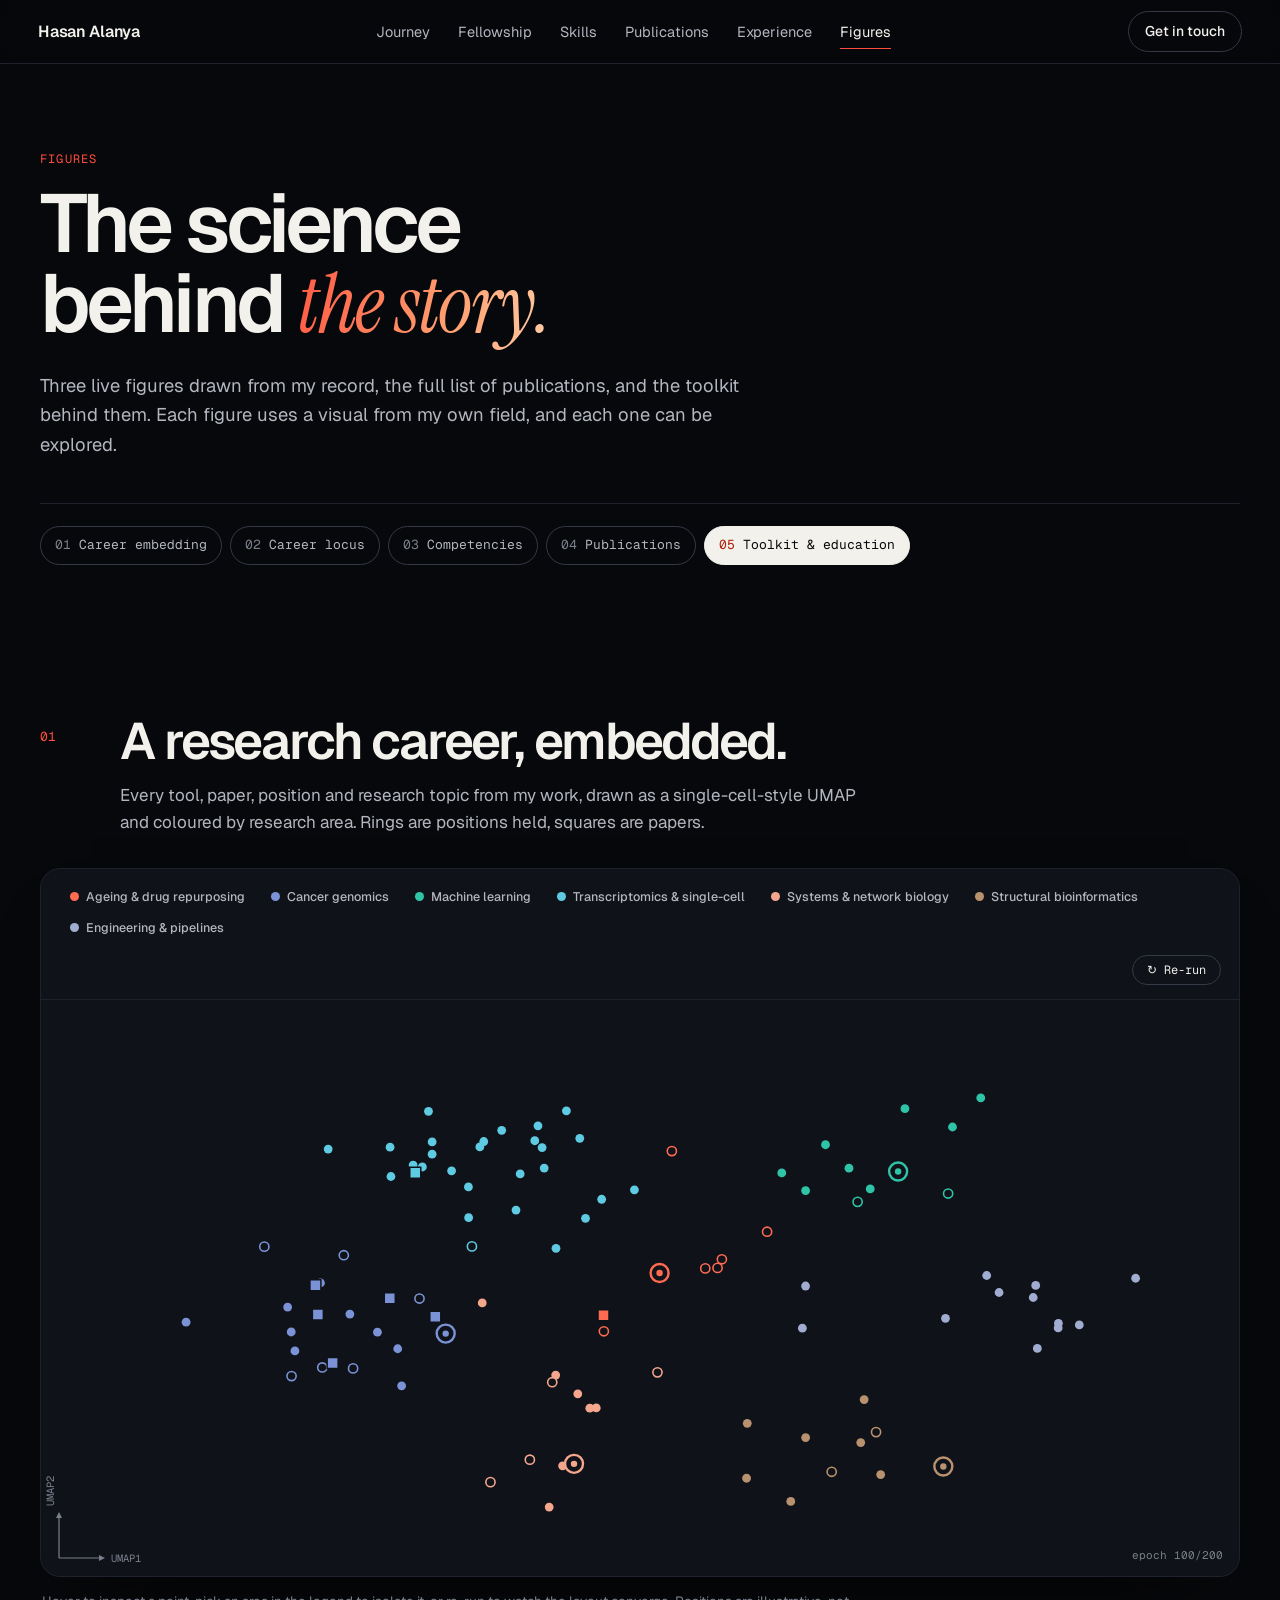
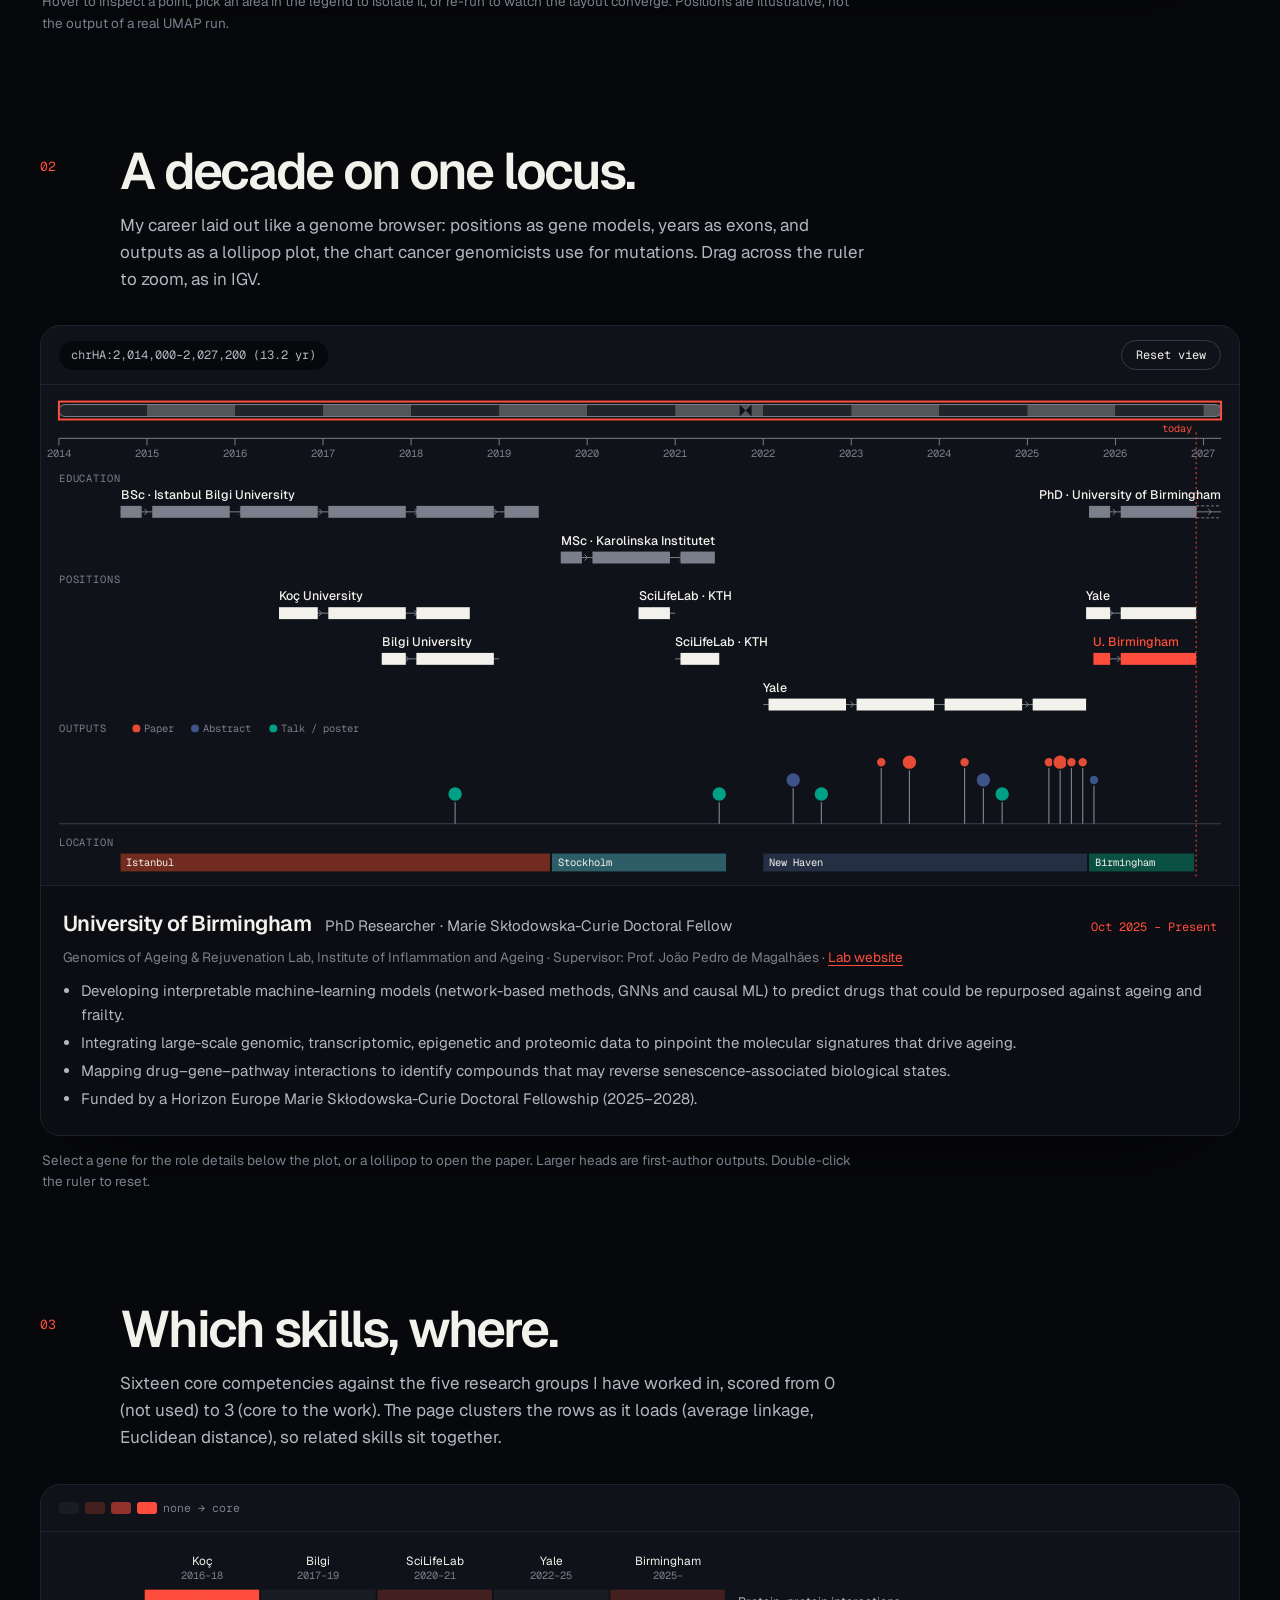
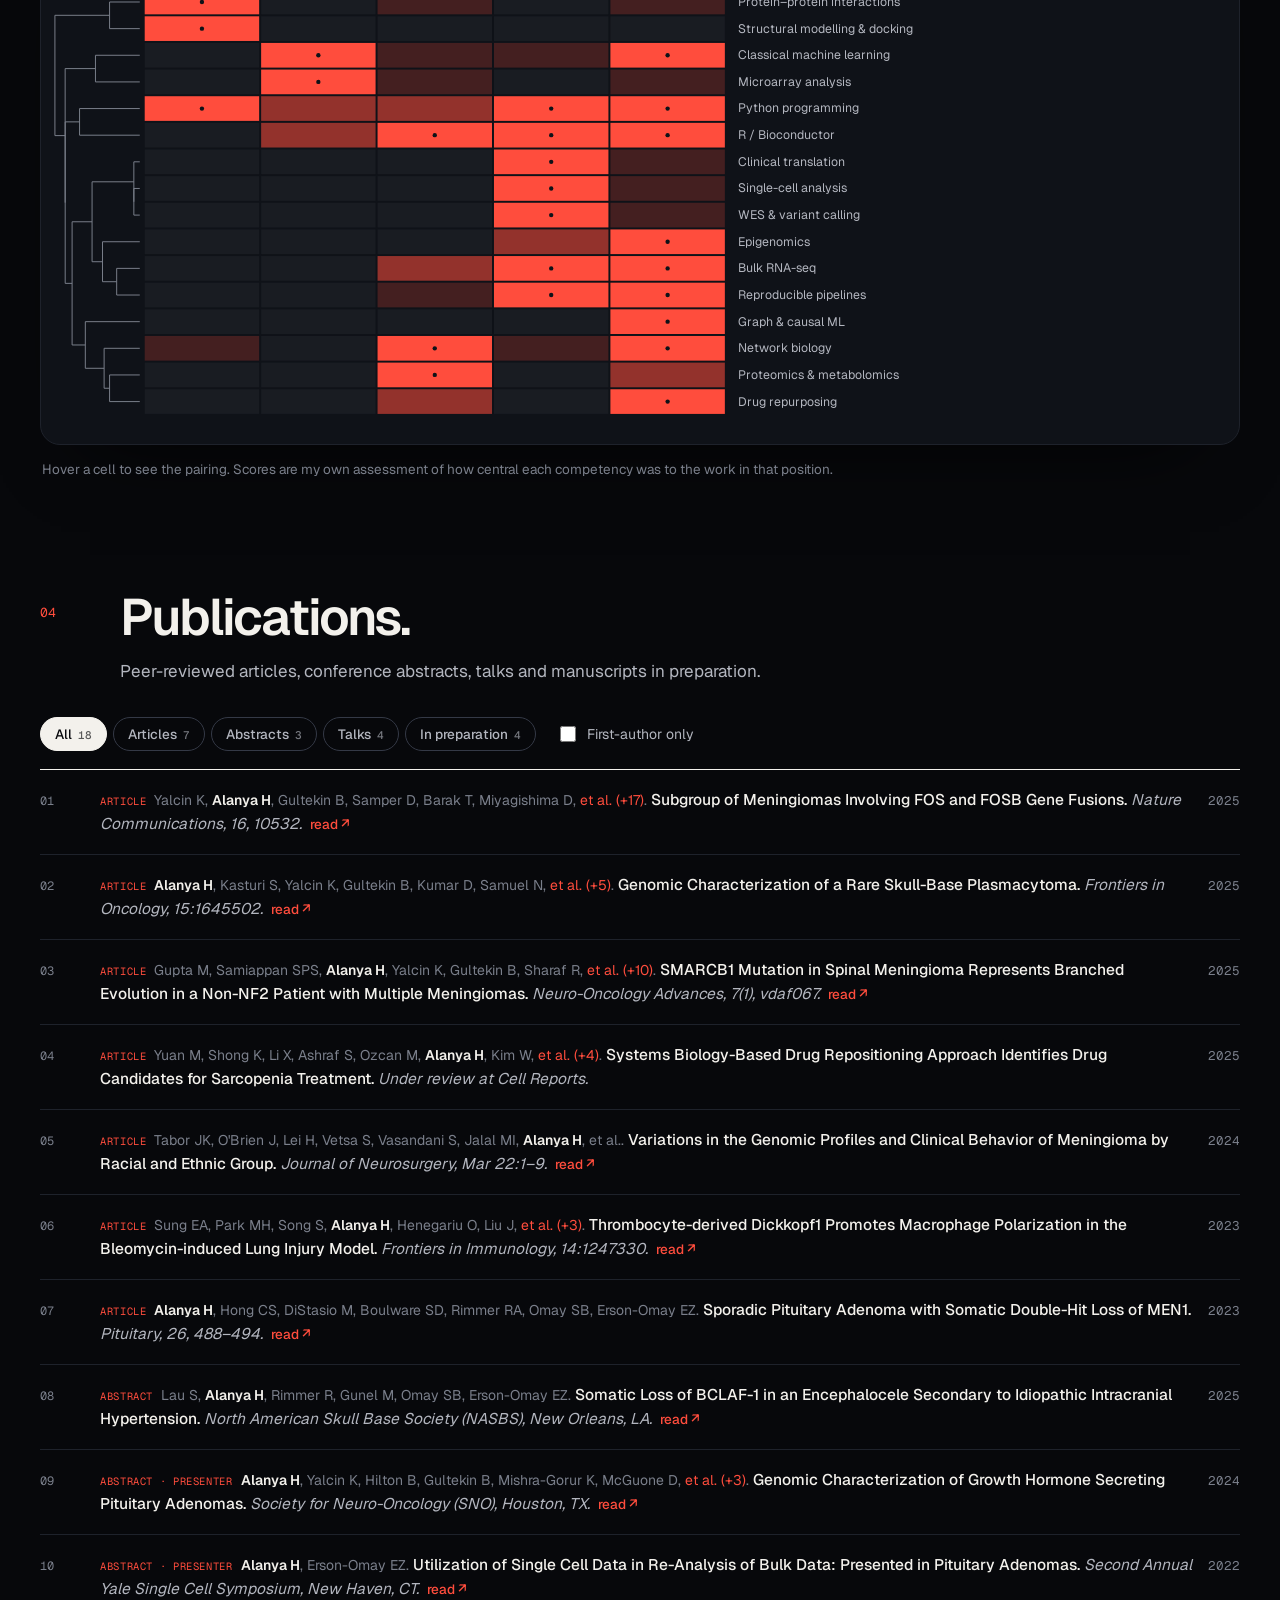
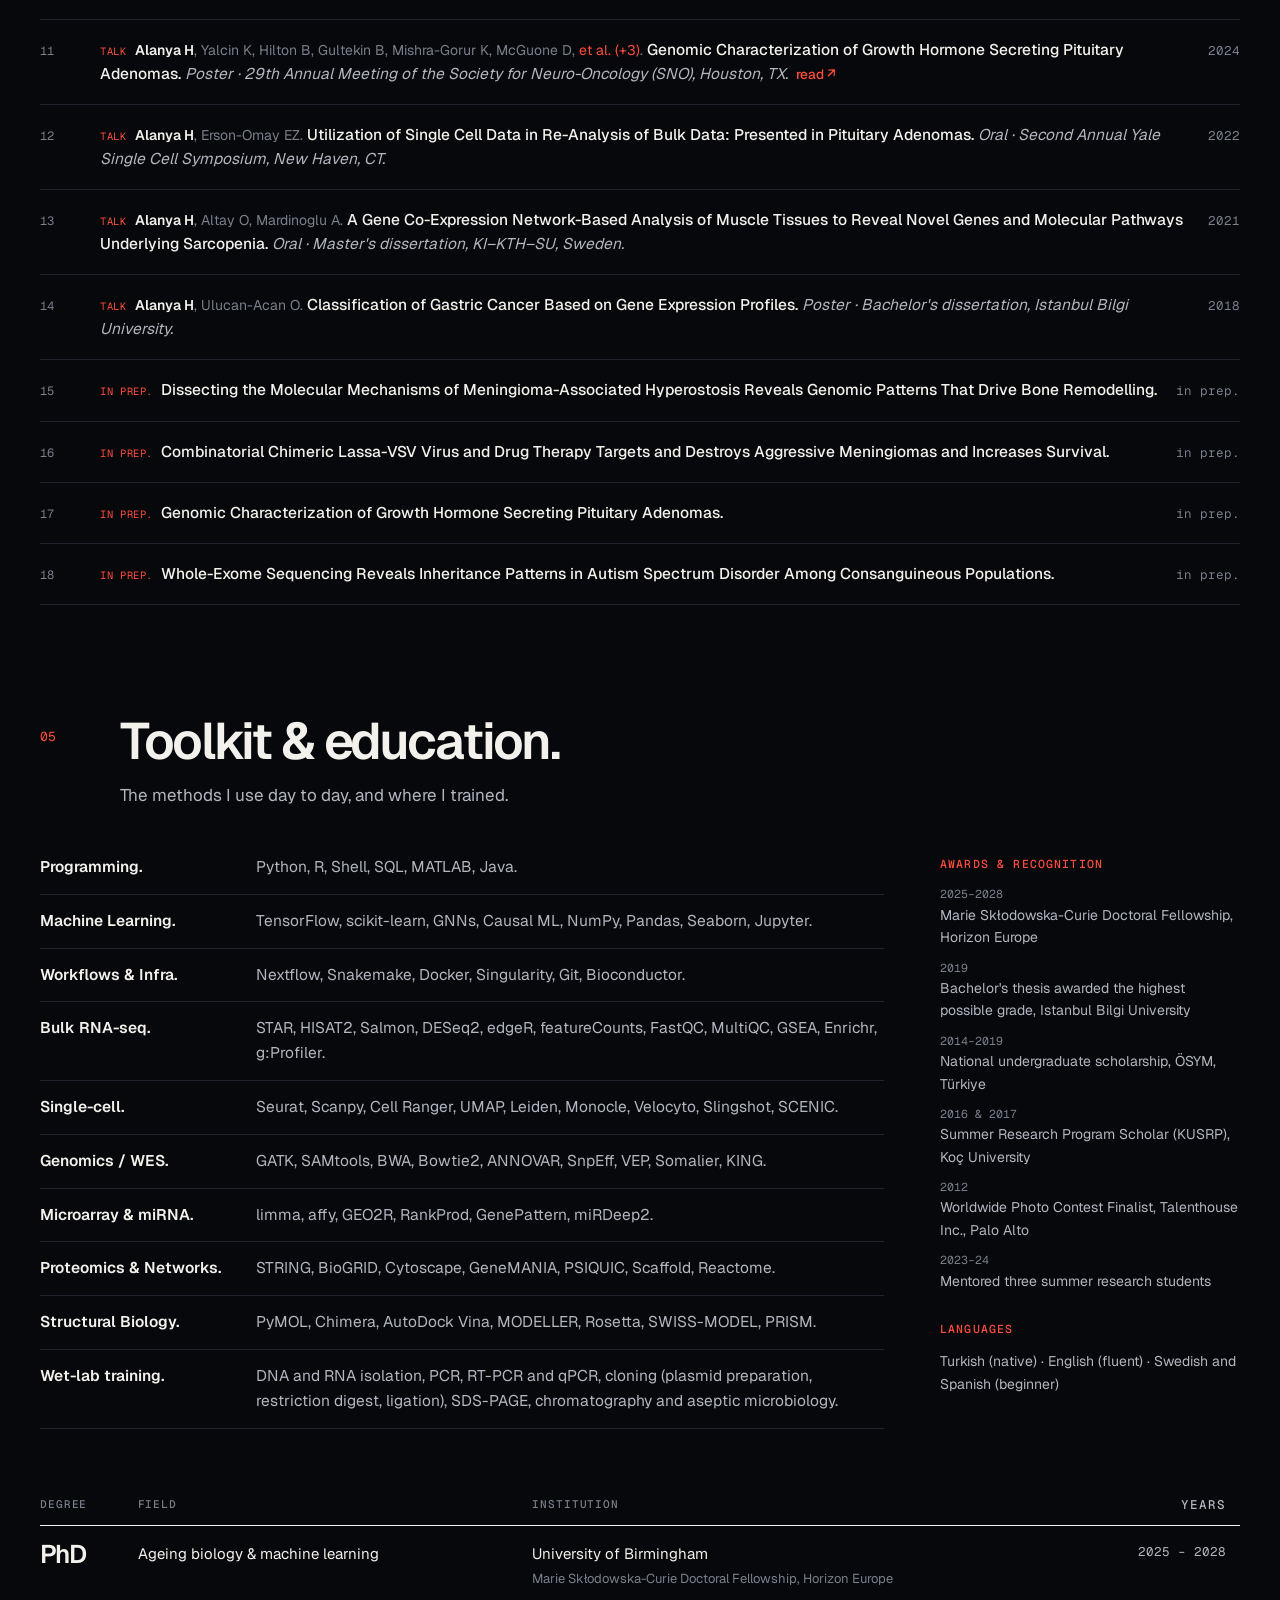
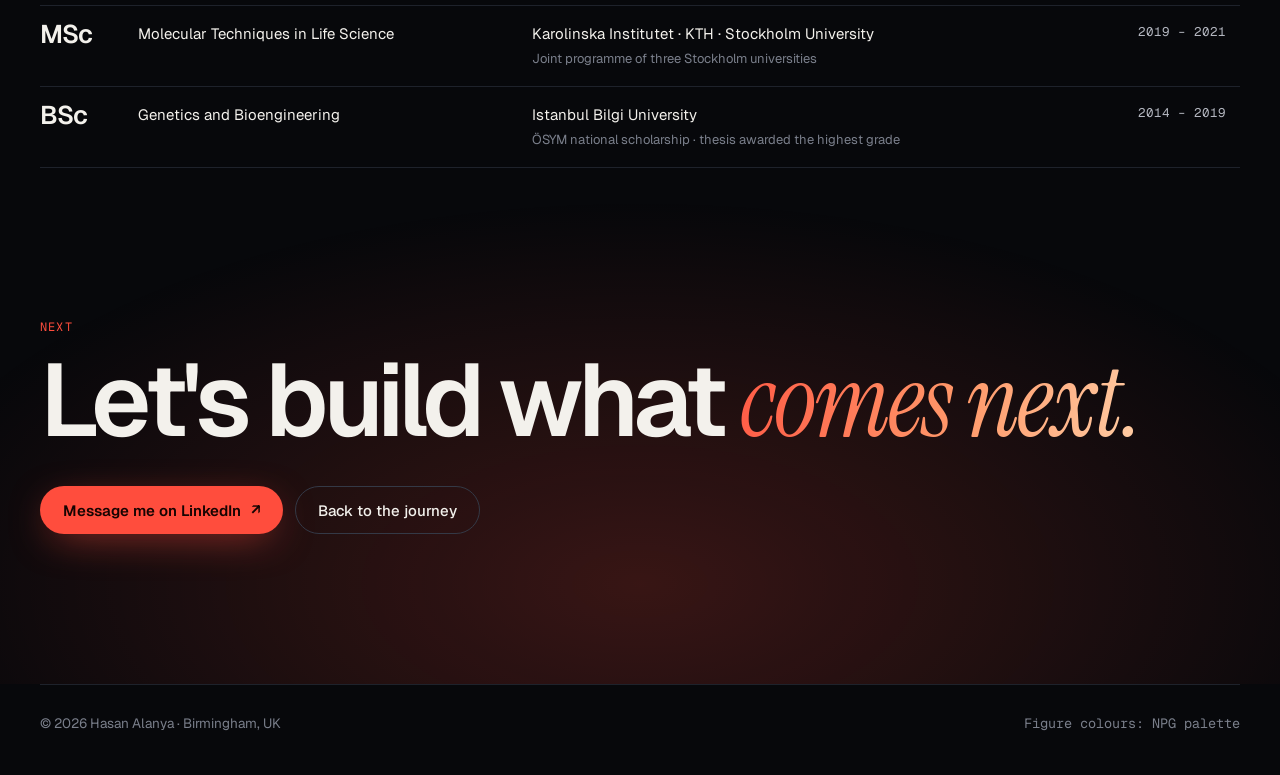
==== commit 8d20bfff: "Launch redesigned site: 3D globe journey, skills network and dark figures page The homepage is now a" ====
--- a/research.html
+++ b/research.html
@@ -1,26 +1,28 @@
 <!doctype html>
-<html lang="en">
+<html lang="en" data-theme="night">
 <head>
   <meta charset="utf-8" />
   <meta name="viewport" content="width=device-width, initial-scale=1" />
   <title>Research · Hasan Alanya</title>
   <meta name="description" content="The science behind the story: live figures, publications and toolkit of Hasan Alanya, computational biologist." />
-  <meta name="theme-color" content="#f6f6f4" />
+  <meta name="theme-color" content="#07080b" />
   <link rel="icon" href="assets/favicon.svg" type="image/svg+xml" />
   <link rel="preconnect" href="https://fonts.googleapis.com" />
   <link rel="preconnect" href="https://fonts.gstatic.com" crossorigin />
-  <link href="https://fonts.googleapis.com/css2?family=Geist:wght@300..700&family=Geist+Mono:wght@400;500&display=swap" rel="stylesheet" />
-  <link rel="stylesheet" href="css/style.css" />
+  <link href="https://fonts.googleapis.com/css2?family=Geist:wght@300..700&family=Geist+Mono:wght@400;500&family=Instrument+Serif:ital@0;1&display=swap" rel="stylesheet" />
+  <link rel="stylesheet" href="css/research.css" />
+  <link rel="stylesheet" href="css/research-dark.css" />
 </head>
 <body class="page-research">
   <header class="nav" id="nav">
     <a class="nav__name" href="index.html">Hasan Alanya</a>
     <nav class="nav__links">
       <a href="index.html#journey">Journey</a>
-      <a href="index.html#capabilities">Capabilities</a>
-      <a href="index.html#work">Work</a>
-      <a href="index.html#approach">Approach</a>
-      <a href="research.html" class="is-active" aria-current="page">Research</a>
+      <a href="index.html#fellowship">Fellowship</a>
+      <a href="index.html#skills">Skills</a>
+      <a href="index.html#publications">Publications</a>
+      <a href="index.html#experience">Experience</a>
+      <a href="research.html" class="is-active" aria-current="page">Figures</a>
     </nav>
     <a class="nav__cta" href="index.html#contact">Get in touch</a>
   </header>
@@ -28,8 +30,8 @@
   <main>
     <!-- ============ HEADER ============ -->
     <section class="rhero wrap">
-      <p class="kicker mono">Research</p>
-      <h1 class="rhero__title">The science behind the story.</h1>
+      <p class="kicker mono">Figures</p>
+      <h1 class="rhero__title">The science behind <em>the story.</em></h1>
       <p class="rhero__lead">Three live figures drawn from my record, the full list of publications, and the toolkit behind
         them. Each figure uses a visual from my own field, and each one can be explored.</p>
       <nav class="rindex mono" id="rIndex">
@@ -155,7 +157,7 @@
     <section class="section contact">
       <div class="wrap">
         <p class="kicker mono">Next</p>
-        <h2 class="contact__title">Let's build what comes next.</h2>
+        <h2 class="contact__title">Let's build what <em>comes next.</em></h2>
         <div class="contact__cta">
           <a class="btn btn--accent" href="https://www.linkedin.com/in/hasanalanya/" target="_blank" rel="noopener">Message me on LinkedIn <span aria-hidden="true">↗</span></a>
           <a class="btn btn--line" href="index.html">Back to the journey</a>
--- a/css/research.css
+++ b/css/research.css
@@ -0,0 +1,360 @@
+/* =========================================================
+   Base layout and components for the figures page
+   ========================================================= */
+
+:root {
+  --bg: #f6f6f4;
+  --surface: #ffffff;
+  --ink: #0e0f12;
+  --ink-2: #4a4d55;
+  --ink-3: #8b8f98;
+  --line: #e2e2de;
+  --line-2: #cfcfca;
+  --accent: #d62839;
+  --dark: #0e0f12;
+  --dark-2: #17191e;
+  --font: "Geist", "Inter", system-ui, -apple-system, sans-serif;
+  --mono: "Geist Mono", ui-monospace, "SF Mono", monospace;
+  --ease: cubic-bezier(.2, .7, .2, 1);
+}
+
+*, *::before, *::after { box-sizing: border-box; }
+html { scroll-behavior: smooth; }
+body {
+  margin: 0; background: var(--bg); color: var(--ink); font-family: var(--font);
+  font-size: 17px; line-height: 1.6; -webkit-font-smoothing: antialiased; text-rendering: optimizeLegibility;
+}
+a { color: inherit; text-decoration: none; }
+.mono { font-family: var(--mono); }
+.accent { color: var(--accent); }
+::selection { background: var(--ink); color: var(--bg); }
+.wrap { width: min(1200px, 100% - 48px); margin: 0 auto; }
+
+/* ---------- nav ---------- */
+.nav {
+  position: fixed; inset: 0 0 auto 0; z-index: 50; height: 64px; display: flex; align-items: center; justify-content: space-between; gap: 24px;
+  padding: 0 clamp(16px, 3vw, 40px); transition: background 0.3s, border-color 0.3s; border-bottom: 1px solid transparent;
+}
+.nav.is-solid { background: rgba(246, 246, 244, 0.82); backdrop-filter: saturate(160%) blur(14px); -webkit-backdrop-filter: saturate(160%) blur(14px); border-color: var(--line); }
+.nav__name { font-weight: 600; letter-spacing: -0.02em; font-size: 16px; }
+.nav__links { display: flex; gap: 28px; font-size: 14.5px; color: var(--ink-2); }
+.nav__links a { position: relative; transition: color 0.2s; }
+.nav__links a:hover, .nav__links a.is-active { color: var(--ink); }
+.nav__links a.is-active::after { content: ""; position: absolute; left: 0; right: 0; bottom: -6px; height: 1.5px; background: var(--accent); }
+.nav__cta { font-size: 14px; font-weight: 500; padding: 8px 16px; border-radius: 999px; background: var(--ink); color: var(--bg); transition: transform 0.2s; }
+.nav__cta:hover { transform: translateY(-1px); }
+
+/* ---------- buttons ---------- */
+.btn {
+  display: inline-flex; align-items: center; gap: 10px; height: 48px; padding: 0 22px; border-radius: 999px;
+  font: 500 15px var(--font); border: 1px solid transparent; cursor: pointer; transition: transform 0.25s var(--ease), background 0.2s, border-color 0.2s, color 0.2s;
+}
+.btn:hover { transform: translateY(-2px); }
+.btn--dark { background: var(--ink); color: var(--bg); }
+.btn--accent { background: var(--accent); color: #fff; }
+.btn--line { border-color: var(--line-2); background: transparent; color: var(--ink); }
+.btn--line:hover { border-color: var(--ink); }
+.btn--sm { height: 40px; padding: 0 18px; font-size: 14px; }
+
+/* ---------- story: text + sticky globe ---------- */
+.story { display: grid; grid-template-columns: minmax(0, 1fr) minmax(0, 1.05fr); grid-template-areas: "text globe"; }
+.story__text { grid-area: text; padding-left: clamp(24px, 6vw, 96px); padding-right: clamp(16px, 2vw, 32px); }
+.story__globe { grid-area: globe; position: sticky; top: 0; height: 100vh; height: 100svh; }
+.globe-wrap { position: absolute; inset: 64px 0 0 0; }
+#globe { width: 100%; height: 100%; display: block; cursor: grab; touch-action: pan-y; }
+#globe:active { cursor: grabbing; }
+.hud { position: absolute; font-size: 11.5px; color: var(--ink-3); letter-spacing: 0.02em; pointer-events: none; }
+.hud--tl { top: 20px; left: 24px; color: var(--ink); }
+.hud--tl::before { content: ""; display: inline-block; width: 6px; height: 6px; border-radius: 50%; background: var(--accent); margin-right: 8px; vertical-align: 1px; }
+.hud--tr { top: 20px; right: 28px; }
+.hud--bl { bottom: 24px; left: 24px; display: flex; gap: 18px; flex-wrap: wrap; }
+.legend span { display: inline-flex; align-items: center; gap: 7px; }
+.lg-dot { width: 8px; height: 8px; border-radius: 50%; background: var(--accent); box-shadow: 0 0 0 2px #fff, 0 0 0 3px var(--accent); }
+.lg-dia { width: 7px; height: 7px; border: 1.2px solid var(--ink); transform: rotate(45deg); }
+.legend .hint { color: var(--ink-3); }
+
+.hero { min-height: 100vh; min-height: 100svh; display: flex; flex-direction: column; justify-content: center; padding: 110px 0 70px; }
+.eyebrow { display: inline-flex; align-items: center; gap: 10px; margin: 0 0 28px; font-size: 14px; color: var(--ink-2); }
+.live { width: 8px; height: 8px; border-radius: 50%; background: var(--accent); position: relative; }
+.live::after { content: ""; position: absolute; inset: -5px; border-radius: 50%; border: 1.5px solid var(--accent); animation: ping 2.2s var(--ease) infinite; }
+@keyframes ping { from { transform: scale(0.5); opacity: 1; } to { transform: scale(1.7); opacity: 0; } }
+.hero__title { margin: 0; font-size: clamp(3rem, 6.2vw, 5.5rem); font-weight: 600; letter-spacing: -0.045em; line-height: 0.98; max-width: 11ch; }
+.hero__lead { margin: 30px 0 0; max-width: 34em; font-size: clamp(1.05rem, 1.5vw, 1.22rem); color: var(--ink-2); line-height: 1.55; }
+.hero__lead em { color: var(--ink); font-style: normal; font-weight: 500; }
+.hero__cta { display: flex; flex-wrap: wrap; gap: 12px; margin-top: 36px; }
+.hero__facts { display: grid; grid-template-columns: repeat(3, auto); justify-content: start; gap: 0 36px; margin: 56px 0 0; padding-top: 22px; border-top: 1px solid var(--line); }
+.hero__facts dt { font-family: var(--mono); font-size: 11px; letter-spacing: 0.08em; text-transform: uppercase; color: var(--ink-3); }
+.hero__facts dd { margin: 4px 0 0; font-size: 15px; font-weight: 500; }
+
+.chapter { min-height: 92vh; display: flex; flex-direction: column; justify-content: center; padding: 60px 0; max-width: 560px; opacity: 0.28; transition: opacity 0.7s var(--ease); }
+.chapter.is-active { opacity: 1; }
+.chapter__meta { margin: 0 0 18px; font-size: 13px; color: var(--ink-2); line-height: 1.5; }
+.chapter__no { color: var(--accent); font-weight: 500; margin-right: 12px; }
+.chapter__meta .dot { color: var(--ink-3); margin: 0 6px; }
+.chapter__title { margin: 0 0 22px; font-size: clamp(2rem, 3.4vw, 3rem); font-weight: 600; letter-spacing: -0.035em; line-height: 1.05; }
+.chapter p { margin: 0 0 16px; color: var(--ink-2); font-size: 17px; }
+.chapter p em { color: var(--ink); }
+.milestones { list-style: none; margin: 18px 0 0; padding: 18px 0 0; border-top: 1px solid var(--line); display: grid; gap: 10px; }
+.milestones li { position: relative; padding-left: 26px; font-size: 15px; font-weight: 500; }
+.milestones li::before { content: ""; position: absolute; left: 0; top: 0.62em; width: 14px; height: 1.5px; background: var(--accent); }
+
+/* ---------- sections ---------- */
+.section { padding: clamp(90px, 12vw, 150px) 0; }
+.section--tight { padding-top: 0; }
+.head { max-width: 760px; margin-bottom: 56px; }
+.head--row { max-width: none; display: flex; justify-content: space-between; align-items: flex-end; gap: 24px; flex-wrap: wrap; }
+.kicker { margin: 0 0 14px; font-size: 12px; letter-spacing: 0.1em; text-transform: uppercase; color: var(--accent); }
+.h2 { margin: 0; font-size: clamp(2rem, 4vw, 3.3rem); font-weight: 600; letter-spacing: -0.04em; line-height: 1.04; }
+
+.caps { display: grid; grid-template-columns: repeat(2, 1fr); border-top: 1px solid var(--line); }
+.cap { padding: 34px 40px 38px 0; border-bottom: 1px solid var(--line); }
+.cap:nth-child(2n) { padding-left: 40px; padding-right: 0; border-left: 1px solid var(--line); }
+.cap__no { font-size: 12px; color: var(--ink-3); }
+.cap h3 { margin: 14px 0 10px; font-size: 1.5rem; font-weight: 600; letter-spacing: -0.025em; }
+.cap p { margin: 0; color: var(--ink-2); max-width: 30em; }
+.cap .cap__proof { margin-top: 18px; font-size: 12.5px; color: var(--ink-3); }
+
+.numbers { display: grid; grid-template-columns: repeat(5, 1fr); border-top: 1px solid var(--line); border-bottom: 1px solid var(--line); }
+.num { padding: 34px 0 30px; display: flex; flex-direction: column; gap: 6px; }
+.num + .num { padding-left: 28px; border-left: 1px solid var(--line); }
+.num__v { font-size: clamp(2.6rem, 5vw, 4.4rem); font-weight: 600; letter-spacing: -0.05em; line-height: 1; }
+.num__l { font-size: 14px; color: var(--ink-2); }
+.logos { margin-top: 64px; }
+.logos ul { list-style: none; margin: 0; padding: 0; display: flex; flex-wrap: wrap; gap: 14px 40px; }
+.logos li { font-size: clamp(1.05rem, 1.7vw, 1.35rem); font-weight: 500; letter-spacing: -0.02em; color: var(--ink-3); transition: color 0.2s; }
+.logos li:hover { color: var(--ink); }
+
+.works { border-top: 1px solid var(--ink); }
+.work {
+  display: grid; grid-template-columns: 200px minmax(0, 1fr) 130px 40px; gap: 28px; align-items: start;
+  padding: 30px 0; border-bottom: 1px solid var(--line); transition: background 0.3s;
+}
+.work__venue { font-size: 15px; font-weight: 500; }
+.work__year { display: block; font-family: var(--mono); font-size: 12px; color: var(--ink-3); margin-top: 4px; }
+.work__title { margin: 0 0 8px; font-size: 1.35rem; font-weight: 600; letter-spacing: -0.02em; line-height: 1.25; transition: color 0.2s; }
+.work__sum { margin: 0; color: var(--ink-2); font-size: 15.5px; }
+.work__role { font-family: var(--mono); font-size: 12px; color: var(--ink-3); padding-top: 4px; }
+.work__role.is-first { color: var(--accent); }
+.work__go { width: 40px; height: 40px; border-radius: 50%; border: 1px solid var(--line-2); display: grid; place-items: center; transition: background 0.25s, color 0.25s, transform 0.3s var(--ease), border-color 0.25s; }
+.work:hover .work__title { color: var(--accent); }
+.work:hover .work__go { background: var(--ink); color: var(--bg); border-color: var(--ink); transform: rotate(-45deg); }
+.allpubs { margin-top: 30px; }
+.allpubs ol { margin: 0; padding: 0; list-style: none; columns: 2; column-gap: 48px; }
+.allpubs li { break-inside: avoid; padding: 12px 0; border-bottom: 1px solid var(--line); font-size: 14.5px; color: var(--ink-2); }
+.allpubs li b { color: var(--ink); font-weight: 600; }
+.allpubs .t { color: var(--ink); font-weight: 500; }
+.allpubs .m { display: block; font-family: var(--mono); font-size: 11.5px; color: var(--ink-3); margin-top: 3px; }
+.allpubs a { color: var(--accent); }
+
+/* ---------- dark approach ---------- */
+.dark { background: var(--dark); color: #f2f2f0; }
+.dark .kicker { color: #ff5b6b; }
+.statement { margin: 0; max-width: 20em; font-size: clamp(1.9rem, 4.2vw, 3.6rem); font-weight: 500; letter-spacing: -0.04em; line-height: 1.1; color: #8e9099; }
+.statement__em { color: #f2f2f0; }
+.steps { list-style: none; margin: 90px 0 0; padding: 0; display: grid; grid-template-columns: repeat(3, 1fr); gap: 0; counter-reset: s; }
+.step { position: relative; padding: 34px 32px 0 0; border-top: 1px solid #2c2f36; }
+.step::before { content: ""; position: absolute; top: -4px; left: 0; width: 7px; height: 7px; border-radius: 50%; background: #ff5b6b; }
+.step__no { font-size: 12px; color: #8e9099; }
+.step h3 { margin: 12px 0 10px; font-size: 1.6rem; font-weight: 600; letter-spacing: -0.03em; }
+.step p { margin: 0; color: #a9abb3; font-size: 15.5px; max-width: 26em; }
+
+/* ---------- contact ---------- */
+.contact__title { margin: 0; font-size: clamp(3rem, 8vw, 7rem); font-weight: 600; letter-spacing: -0.055em; line-height: 0.95; }
+.contact__lead { margin: 28px 0 0; max-width: 34em; font-size: 1.15rem; color: var(--ink-2); }
+.contact__cta { display: flex; flex-wrap: wrap; gap: 12px; margin-top: 36px; }
+.foot { display: flex; justify-content: space-between; flex-wrap: wrap; gap: 12px; padding: 28px 0 40px; border-top: 1px solid var(--line); font-size: 13.5px; color: var(--ink-3); }
+.foot a { color: var(--ink-2); text-decoration: underline; text-underline-offset: 3px; }
+
+/* reveal */
+.rv { opacity: 0; transform: translateY(18px); transition: opacity 0.9s var(--ease), transform 0.9s var(--ease); }
+.rv.in { opacity: 1; transform: none; }
+@media (prefers-reduced-motion: reduce) { .rv { opacity: 1; transform: none; } .chapter { opacity: 1; } html { scroll-behavior: auto; } }
+a:focus-visible, button:focus-visible { outline: 2px solid var(--accent); outline-offset: 3px; }
+
+/* ---------- responsive ---------- */
+@media (max-width: 1100px) {
+  .work { grid-template-columns: 150px minmax(0, 1fr) 40px; }
+  .work__role { grid-column: 2; grid-row: 2; padding-top: 0; }
+  .work__go { grid-column: 3; grid-row: 1; }
+  .numbers { grid-template-columns: repeat(3, 1fr); }
+  .num:nth-child(4) { padding-left: 0; border-left: 0; }
+  .num:nth-child(n+4) { border-top: 1px solid var(--line); }
+}
+@media (max-width: 900px) {
+  .nav__links { display: none; }
+  .story { grid-template-columns: 1fr; grid-template-areas: "globe" "text"; }
+  .story__globe { position: sticky; top: 0; height: 52vh; z-index: 5; background: var(--bg); border-bottom: 1px solid var(--line); }
+  .globe-wrap { inset: 56px 0 0 0; }
+  .nav { height: 56px; background: rgba(246, 246, 244, 0.9); backdrop-filter: blur(12px); -webkit-backdrop-filter: blur(12px); }
+  .story__text { padding: 0 20px; }
+  .hero { min-height: auto; padding: 40px 0 60px; }
+  .chapter { min-height: 70vh; padding: 48px 0; opacity: 0.4; }
+  .hud--tl { top: 10px; left: 14px; } .hud--tr { top: 10px; right: 14px; } .hud--bl { bottom: 10px; left: 14px; gap: 12px; }
+  .legend .hint { display: none; }
+  .caps { grid-template-columns: 1fr; }
+  .cap, .cap:nth-child(2n) { padding: 28px 0; border-left: 0; }
+  .steps { grid-template-columns: 1fr; gap: 36px; margin-top: 60px; }
+  .allpubs ol { columns: 1; }
+}
+@media (max-width: 600px) {
+  .wrap { width: calc(100% - 32px); }
+  .hero__facts { grid-template-columns: 1fr; gap: 14px; }
+  .hud--tr { display: none; }
+  .numbers { grid-template-columns: 1fr 1fr; }
+  .num, .num + .num { padding: 24px 0 22px; border-left: 0; }
+  .num:nth-child(2n) { padding-left: 20px; border-left: 1px solid var(--line); }
+  .num:nth-child(n+3) { border-top: 1px solid var(--line); }
+  .work { grid-template-columns: 1fr 40px; gap: 10px 16px; }
+  .work__venue { grid-column: 1; }
+  .work > div:nth-child(2) { grid-column: 1 / -1; }
+  .work__role { grid-column: 1; grid-row: auto; }
+  .work__go { grid-column: 2; grid-row: 1; }
+  .logos ul { gap: 10px 22px; }
+}
+
+/* =========================================================
+   Teaser cards and figures page
+   ========================================================= */
+:root {
+  /* literal colours read by the figure code (research.js) */
+  --paper: #f6f6f4;
+  --fig: #ffffff;
+  --rule: #e2e2de;
+  --rule-2: #cfcfca;
+}
+
+/* ---------- homepage teaser ---------- */
+.teasers { display: grid; grid-template-columns: repeat(3, 1fr); gap: 20px; }
+.teaser {
+  display: flex; flex-direction: column; padding: 22px 22px 26px; border-radius: 18px; background: var(--surface);
+  border: 1px solid var(--line); transition: transform 0.35s var(--ease), border-color 0.25s, box-shadow 0.35s var(--ease);
+}
+.teaser:hover { transform: translateY(-4px); border-color: var(--line-2); box-shadow: 0 24px 50px -30px rgba(14, 15, 18, 0.35); }
+.teaser__art { width: 100%; height: auto; aspect-ratio: 240 / 140; margin-bottom: 18px; border-radius: 10px; background: var(--bg); padding: 8px; }
+.teaser__no { font-size: 12px; color: var(--ink-3); }
+.teaser h3 { margin: 8px 0 6px; font-size: 1.3rem; font-weight: 600; letter-spacing: -0.025em; }
+.teaser p { margin: 0; font-size: 15px; color: var(--ink-2); }
+.teaser:hover h3 { color: var(--accent); }
+
+/* ---------- research page ---------- */
+.page-research .nav { background: rgba(246, 246, 244, 0.82); backdrop-filter: saturate(160%) blur(14px); -webkit-backdrop-filter: saturate(160%) blur(14px); border-color: var(--line); }
+.rhero { padding: 150px 0 40px; }
+.rhero__title { margin: 0; font-size: clamp(2.8rem, 6.4vw, 5.4rem); font-weight: 600; letter-spacing: -0.05em; line-height: 0.98; max-width: 12ch; }
+.rhero__lead { margin: 26px 0 0; max-width: 38em; font-size: 1.15rem; color: var(--ink-2); }
+.rindex { display: flex; flex-wrap: wrap; gap: 8px; margin-top: 44px; padding-top: 22px; border-top: 1px solid var(--line); font-size: 13px; }
+.rindex a { display: inline-flex; gap: 8px; padding: 8px 14px; border-radius: 999px; border: 1px solid var(--line-2); color: var(--ink-2); transition: all 0.2s; }
+.rindex a span { color: var(--ink-3); }
+.rindex a:hover { border-color: var(--ink); color: var(--ink); }
+.rindex a.is-active { background: var(--ink); border-color: var(--ink); color: var(--bg); }
+.rindex a.is-active span { color: #ff8a95; }
+.rsec { padding-top: 110px; scroll-margin-top: 40px; }
+.rsec__head { display: grid; grid-template-columns: 70px minmax(0, 1fr); gap: 0 10px; margin-bottom: 32px; max-width: 900px; }
+.rsec__no { font-size: 13px; color: var(--accent); padding-top: 12px; }
+.rsec__head p { margin: 14px 0 0; color: var(--ink-2); max-width: 44em; }
+
+.fig { margin: 0; }
+.fig__frame { background: var(--surface); border: 1px solid var(--line); border-radius: 20px; overflow: hidden; }
+.fig__bar { display: flex; align-items: center; gap: 14px; flex-wrap: wrap; padding: 14px 18px; border-bottom: 1px solid var(--line); font-size: 13px; }
+figcaption { margin: 14px 0 0 2px; font-size: 13.5px; color: var(--ink-3); max-width: 60em; }
+.tool-btn { margin-left: auto; font-size: 12px; color: var(--ink); background: transparent; border: 1px solid var(--line-2); border-radius: 999px; padding: 6px 14px; cursor: pointer; transition: all 0.2s; }
+.tool-btn:hover { background: var(--ink); color: var(--bg); border-color: var(--ink); }
+.legend { display: flex; flex-wrap: wrap; gap: 4px; }
+.legend button { display: inline-flex; align-items: center; gap: 7px; font: 500 12.5px var(--font); color: var(--ink-2); background: transparent; border: 1px solid transparent; border-radius: 999px; padding: 4px 10px; cursor: pointer; transition: all 0.2s; }
+.legend button i { width: 9px; height: 9px; border-radius: 50%; background: var(--c); display: inline-block; }
+.legend button:hover { border-color: var(--line-2); }
+.legend button.is-on { border-color: var(--ink); color: var(--ink); }
+.legend.has-on button:not(.is-on) { opacity: 0.4; }
+.tip { position: absolute; z-index: 5; pointer-events: none; max-width: 300px; padding: 8px 11px; font-size: 11.5px; line-height: 1.45; background: var(--ink); color: var(--bg); border-radius: 8px; opacity: 0; transition: opacity 0.12s; }
+.tip b { font-family: var(--font); font-weight: 600; font-size: 12.5px; }
+
+.umap { position: relative; height: clamp(400px, 64vh, 620px); cursor: crosshair; }
+#umap { width: 100%; height: 100%; display: block; }
+.umap__epoch { position: absolute; right: 16px; bottom: 12px; font-size: 11px; color: var(--ink-3); }
+
+.browser { position: relative; padding: 6px 4px 0; }
+#browser { display: block; width: 100%; user-select: none; touch-action: pan-y; }
+.locus { font-size: 12px; color: var(--ink-2); padding: 5px 12px; border-radius: 999px; background: var(--bg); }
+#browser .axis text, #browser .lbl { font-family: var(--mono); font-size: 10.5px; fill: var(--ink-3); }
+#browser .track-name { font-family: var(--mono); font-size: 10.5px; letter-spacing: 0.08em; fill: var(--ink-3); text-transform: uppercase; }
+#browser .gene { cursor: pointer; }
+#browser .gene text { font-family: var(--font); font-size: 12.5px; font-weight: 500; fill: var(--ink); }
+#browser .gene:hover rect.exon, #browser .gene.is-sel rect.exon { fill: var(--accent); }
+#browser .gene.is-sel text { fill: var(--accent); }
+#browser .lolli { cursor: pointer; }
+#browser .lolli:hover circle { stroke: var(--ink); stroke-width: 2; }
+#browser .brush { fill: rgba(214, 40, 57, 0.08); stroke: var(--accent); stroke-dasharray: 3 3; }
+#browser .ruler-hit { cursor: ew-resize; }
+.detail { border-top: 1px solid var(--line); padding: 20px 22px; font-size: 15px; min-height: 64px; background: #fbfbfa; }
+.detail__head { display: flex; flex-wrap: wrap; align-items: baseline; gap: 6px 14px; margin-bottom: 6px; }
+.detail__org { font-size: 1.35rem; font-weight: 600; letter-spacing: -0.025em; }
+.detail__role { color: var(--ink-2); }
+.detail__dates { margin-left: auto; font-family: var(--mono); font-size: 12px; color: var(--accent); }
+.detail__group { color: var(--ink-3); font-size: 13.5px; margin: 0 0 10px; }
+.detail ul { margin: 0; padding-left: 18px; color: var(--ink-2); }
+.detail li { margin-bottom: 4px; }
+.ilink { color: var(--accent); text-decoration: underline; text-underline-offset: 3px; }
+
+.heat { position: relative; padding: 14px 8px 18px; }
+#heat { display: block; width: 100%; }
+#heat text { font-family: var(--font); font-size: 12.5px; fill: var(--ink-2); }
+#heat .col text, #heat .collbl { font-family: var(--mono); font-size: 10.5px; fill: var(--ink-3); }
+#heat .cell { transition: opacity 0.15s; }
+#heat.hovering .cell:not(.on) { opacity: 0.4; }
+#heat .dendro { stroke: var(--ink-3); stroke-width: 1; fill: none; }
+#heat text.on { fill: var(--accent); font-weight: 600; }
+.scale { display: flex; align-items: center; gap: 6px; font-size: 11.5px; color: var(--ink-3); }
+.scale i { width: 20px; height: 12px; display: inline-block; border-radius: 3px; }
+
+.reftools { display: flex; flex-wrap: wrap; align-items: center; gap: 12px 20px; margin-bottom: 18px; font-size: 14px; }
+.tabs { display: flex; flex-wrap: wrap; gap: 6px; }
+.tabs button { font: 500 13.5px var(--font); color: var(--ink-2); background: transparent; border: 1px solid var(--line-2); border-radius: 999px; padding: 7px 14px; cursor: pointer; transition: all 0.2s; }
+.tabs button:hover { border-color: var(--ink); }
+.tabs button.is-on { background: var(--ink); color: var(--bg); border-color: var(--ink); }
+.tabs .ct { font-family: var(--mono); font-size: 11px; opacity: 0.65; margin-left: 6px; }
+.check { display: inline-flex; align-items: center; gap: 8px; cursor: pointer; color: var(--ink-2); }
+.check input { accent-color: var(--accent); width: 16px; height: 16px; }
+.refs { list-style: none; margin: 0; padding: 0; border-top: 1px solid var(--ink); counter-reset: ref; }
+.refs li { counter-increment: ref; display: grid; grid-template-columns: 44px minmax(0, 1fr) auto; gap: 0 16px; align-items: baseline; padding: 18px 0; border-bottom: 1px solid var(--line); font-size: 15.5px; line-height: 1.55; animation: rin 0.4s ease both; }
+@keyframes rin { from { opacity: 0; transform: translateY(6px); } }
+.refs li::before { content: counter(ref, decimal-leading-zero); font-family: var(--mono); font-size: 12px; color: var(--ink-3); }
+.refs .ty { display: inline-block; margin-right: 8px; font-family: var(--mono); font-size: 10.5px; letter-spacing: 0.06em; text-transform: uppercase; color: var(--accent); }
+.refs .au { color: var(--ink-3); font-size: 14px; }
+.refs .au b { color: var(--ink); font-weight: 600; }
+.refs .ti { color: var(--ink); font-weight: 500; }
+.refs .ve { font-style: italic; color: var(--ink-2); }
+.refs .yr { font-family: var(--mono); font-size: 12.5px; color: var(--ink-3); white-space: nowrap; }
+.refs a.go { margin-left: 8px; font-size: 13.5px; font-weight: 500; color: var(--accent); white-space: nowrap; }
+.refs .more { font: inherit; color: var(--accent); background: none; border: 0; padding: 0; cursor: pointer; }
+
+.toolkit { display: grid; grid-template-columns: minmax(0, 1fr) 300px; gap: 56px; }
+.methods p { display: grid; grid-template-columns: 200px minmax(0, 1fr); gap: 16px; margin: 0; padding: 14px 0; border-bottom: 1px solid var(--line); font-size: 15.5px; color: var(--ink-2); }
+.methods .runin { font-weight: 600; color: var(--ink); }
+.side-h { margin: 14px 0 12px; font-size: 11.5px; font-weight: 500; letter-spacing: 0.1em; text-transform: uppercase; color: var(--accent); }
+.side-h + .supp { margin-bottom: 28px; }
+.supp { list-style: none; margin: 0; padding: 0; display: grid; gap: 10px; font-size: 14px; color: var(--ink-2); }
+.supp .y { display: block; font-family: var(--mono); font-size: 11.5px; color: var(--ink-3); }
+.side-p { margin: 0; font-size: 14px; color: var(--ink-2); }
+.tbl { width: 100%; margin-top: 56px; border-collapse: collapse; font-size: 15px; }
+.tbl th { text-align: left; font-family: var(--mono); font-size: 11px; font-weight: 500; letter-spacing: 0.08em; text-transform: uppercase; color: var(--ink-3); padding: 10px 14px 10px 0; border-bottom: 1px solid var(--ink); }
+.tbl td { padding: 16px 14px 16px 0; border-bottom: 1px solid var(--line); vertical-align: top; }
+.tbl td:first-child { font-size: 1.6rem; font-weight: 600; letter-spacing: -0.03em; line-height: 1; }
+.tbl .r { text-align: right; font-family: var(--mono); font-size: 12.5px; color: var(--ink-2); white-space: nowrap; }
+.tbl .note2 { display: block; color: var(--ink-3); font-size: 13px; margin-top: 3px; }
+
+@media (max-width: 900px) {
+  .teasers { grid-template-columns: 1fr; }
+  .rhero { padding-top: 110px; }
+  .rsec { padding-top: 80px; }
+  .rsec__head { grid-template-columns: 1fr; }
+  .rsec__no { padding-top: 0; margin-bottom: 6px; }
+  .toolkit { grid-template-columns: 1fr; gap: 24px; }
+  .methods p { grid-template-columns: 1fr; gap: 2px; }
+}
+@media (max-width: 600px) {
+  .refs li { grid-template-columns: 30px minmax(0, 1fr); }
+  .refs .yr { grid-column: 2; }
+  .tbl th:nth-child(2), .tbl td:nth-child(2) { display: none; }
+  .umap { height: 420px; }
+  .fig__bar .legend { order: 3; width: 100%; }
+  .fig__frame { border-radius: 14px; }
+}
--- a/css/research-dark.css
+++ b/css/research-dark.css
@@ -0,0 +1,41 @@
+/* =========================================================
+   Dark theme for the figures page.
+   Loads after research.css and only swaps the palette.
+   The figure code reads these variables, so they stay literal hex.
+   ========================================================= */
+:root {
+  --bg: #07080b;
+  --surface: #0f1218;
+  --ink: #f3f1ec;
+  --ink-2: #b3b6bf;
+  --ink-3: #7a7f8b;
+  --line: #1e222b;
+  --line-2: #343946;
+  --accent: #ff4d3d;
+  --paper: #07080b;
+  --fig: #0f1218;
+  --rule: #232731;
+  --rule-2: #3a3f4c;
+  --serif: "Instrument Serif", "Iowan Old Style", Georgia, serif;
+}
+html { background: var(--bg); }
+::selection { background: var(--accent); color: #140402; }
+.page-research .nav { background: rgba(7, 8, 11, 0.74); border-color: var(--line); }
+.nav__links a.is-active { color: var(--ink); }
+.nav__cta { background: transparent; color: var(--ink); border: 1px solid var(--line-2); }
+.nav__cta:hover { background: rgba(255, 255, 255, 0.08); }
+.rhero__title em, .contact__title em {
+  font-family: var(--serif); font-style: italic; font-weight: 400; letter-spacing: -0.02em; padding-right: 0.08em;
+  background: linear-gradient(100deg, #ff5a45 0%, #ff9a6b 55%, #ffd0a8 100%); -webkit-background-clip: text; background-clip: text; color: transparent;
+}
+.kicker { color: var(--accent); }
+.rindex a.is-active span { color: #b0220f; }
+.fig__frame { box-shadow: 0 40px 80px -50px #000; }
+.detail { background: #0b0d12; }
+#browser .brush { fill: rgba(255, 77, 61, 0.14); }
+.tip { background: #f3f1ec; color: #07080b; }
+.btn--accent { color: #160402; font-weight: 600; box-shadow: 0 10px 40px -12px rgba(255, 77, 61, 0.7); }
+.btn--line { border-color: var(--line-2); }
+.contact { position: relative; overflow: hidden; }
+.contact::before { content: ""; position: absolute; left: 50%; bottom: -55%; width: 120%; aspect-ratio: 2 / 1; translate: -50% 0; background: radial-gradient(closest-side, rgba(255, 77, 61, 0.2), transparent); pointer-events: none; }
+.contact .wrap { position: relative; }
